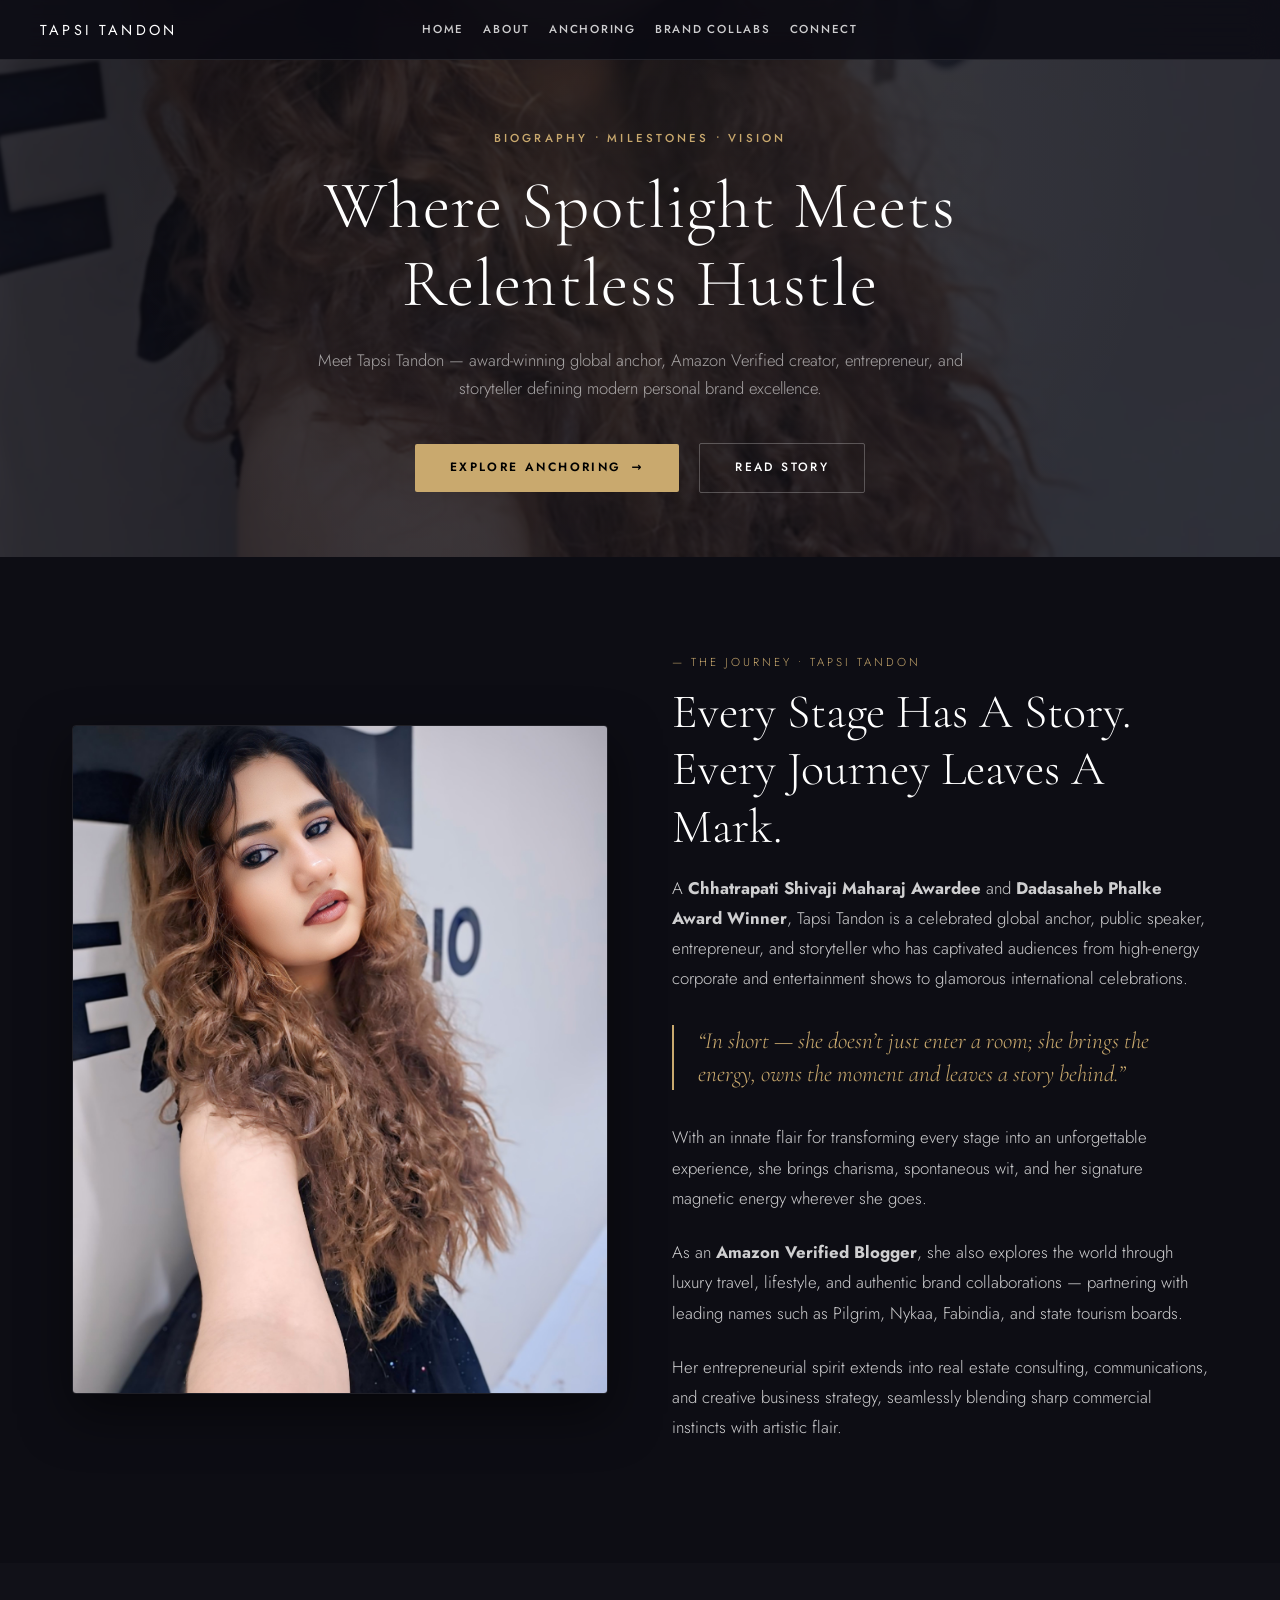
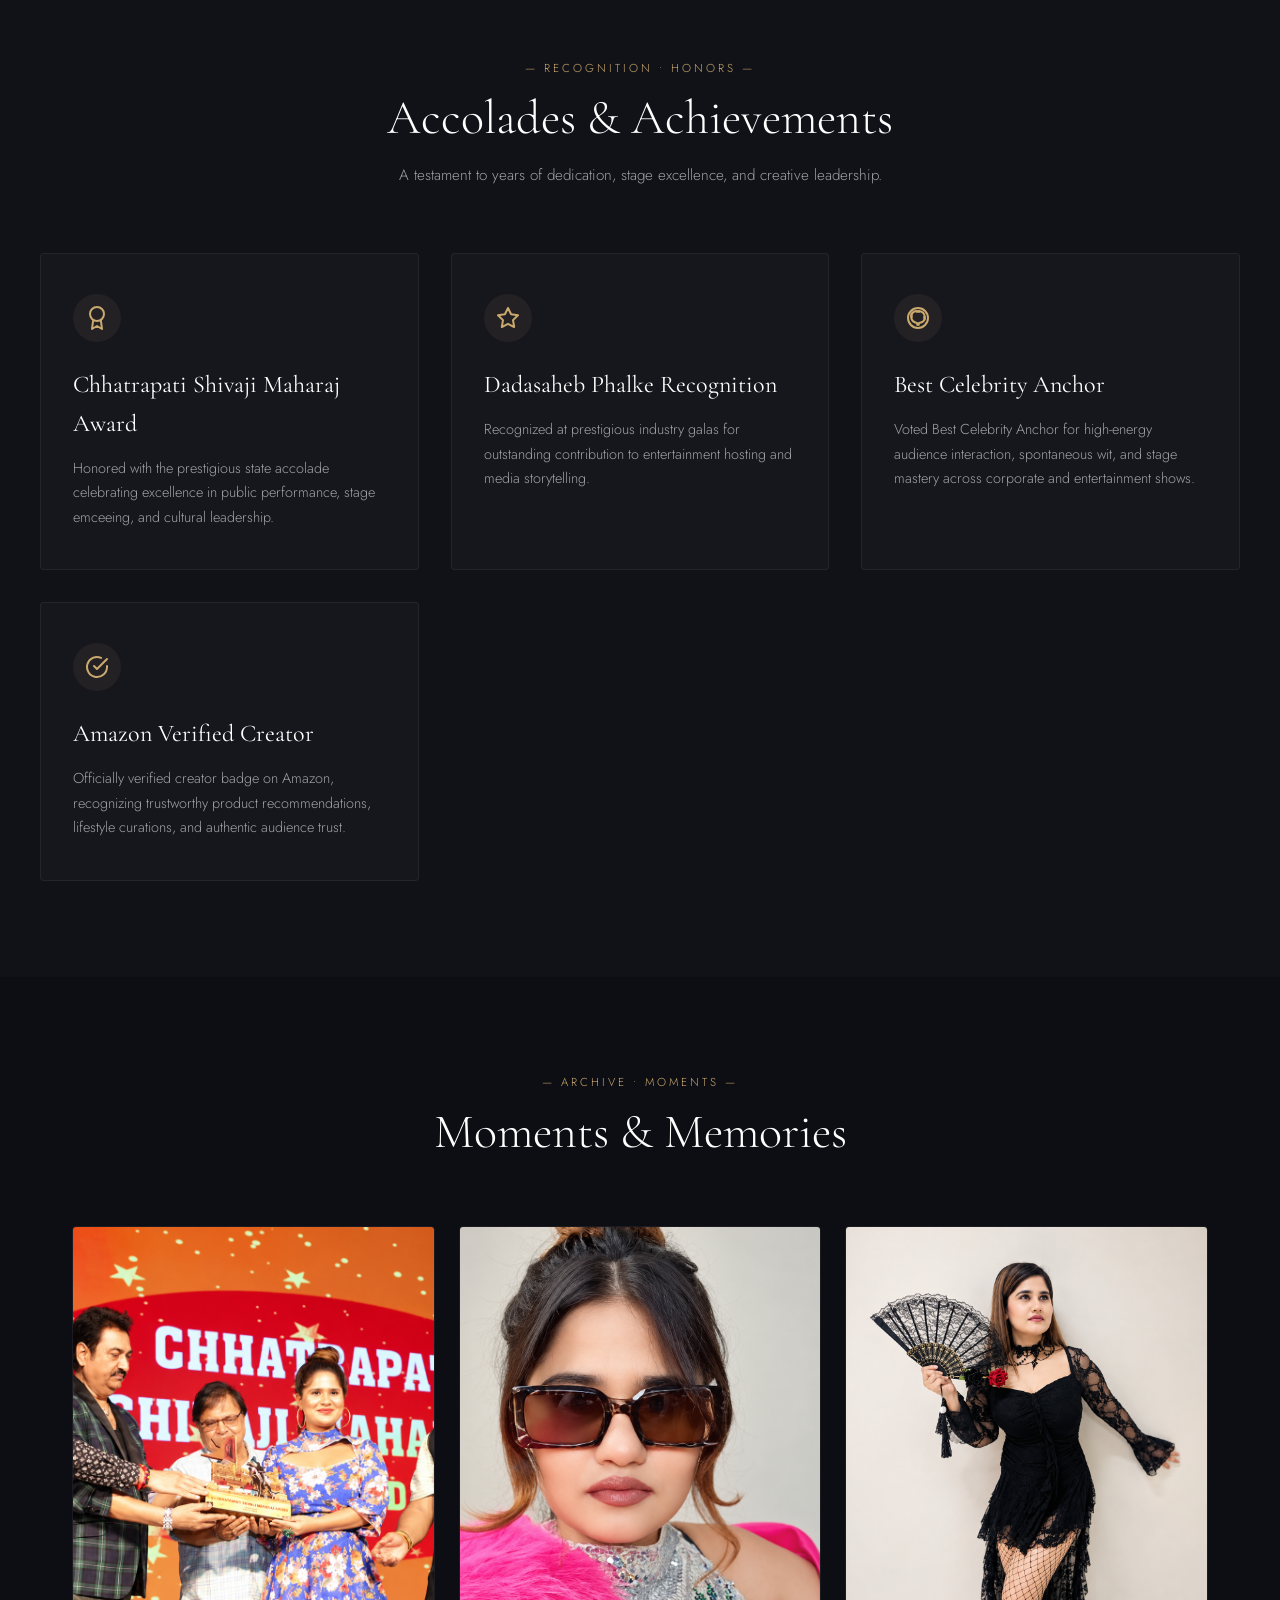
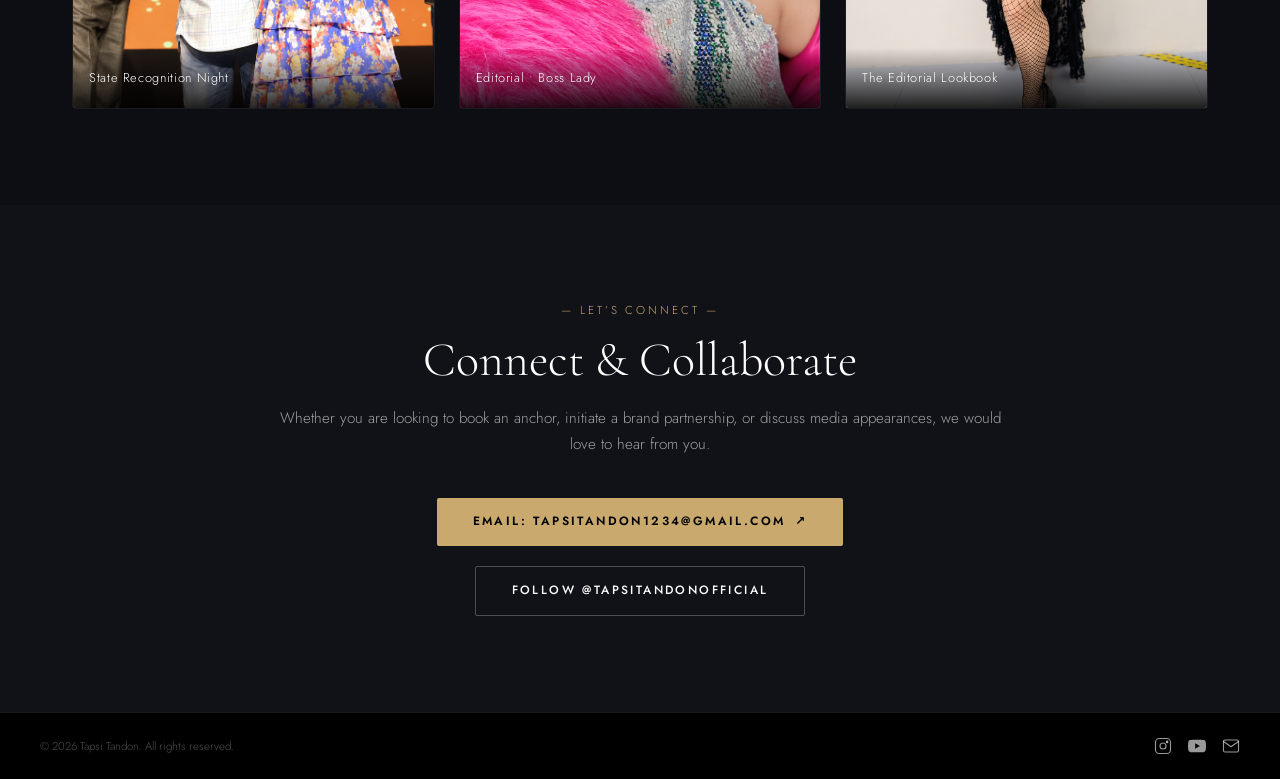
==== about.html @ e114cd0b "feat(seo): add dedicated subpages for anchoring, brand collaborations, and about biography" ====
<!DOCTYPE html>
<html lang="en">
<head>
  <meta charset="UTF-8" />
  <meta name="viewport" content="width=device-width, initial-scale=1.0" />
  <title>About Tapsi Tandon | Anchor, Lifestyle Blogger &amp; Entrepreneur</title>
  <meta name="description" content="Discover the journey of Tapsi Tandon: Chhatrapati Shivaji Awardee, Dadasaheb Phalke recognition, award-winning international anchor, Amazon Verified blogger, and entrepreneur." />
  <meta name="robots" content="index, follow, max-image-preview:large, max-snippet:-1, max-video-preview:-1" />
  <link rel="canonical" href="https://tapsi-tandon-portfolio.vercel.app/about.html" />
  <meta name="theme-color" content="#0d0d0f" />

  <!-- Favicon -->
  <link rel="icon" type="image/svg+xml" href="assets/favicon.svg" />

  <!-- Open Graph / Facebook -->
  <meta property="og:type" content="profile" />
  <meta property="og:site_name" content="Tapsi Tandon" />
  <meta property="og:title" content="About Tapsi Tandon | Anchor, Lifestyle Blogger &amp; Entrepreneur" />
  <meta property="og:description" content="Official biography and milestones of award-winning anchor, lifestyle blogger, and entrepreneur Tapsi Tandon." />
  <meta property="og:url" content="https://tapsi-tandon-portfolio.vercel.app/about.html" />
  <meta property="og:image" content="https://tapsi-tandon-portfolio.vercel.app/assets/thumnail.png" />
  <meta property="og:image:alt" content="Tapsi Tandon official portrait" />
  <meta property="og:locale" content="en_US" />
  <meta property="profile:first_name" content="Tapsi" />
  <meta property="profile:last_name" content="Tandon" />

  <!-- Twitter / X Card -->
  <meta name="twitter:card" content="summary_large_image" />
  <meta name="twitter:title" content="About Tapsi Tandon | Anchor, Lifestyle Blogger &amp; Entrepreneur" />
  <meta name="twitter:description" content="Discover the journey of award-winning anchor and entrepreneur Tapsi Tandon." />
  <meta name="twitter:image" content="https://tapsi-tandon-portfolio.vercel.app/assets/thumnail.png" />

  <!-- Structured Data (JSON-LD) - AboutPage & Person Schema -->
  <script type="application/ld+json">
  {
    "@context": "https://schema.org",
    "@type": "AboutPage",
    "mainEntity": {
      "@type": "Person",
      "name": "Tapsi Tandon",
      "url": "https://tapsi-tandon-portfolio.vercel.app/",
      "image": "https://tapsi-tandon-portfolio.vercel.app/assets/thumnail.png",
      "description": "A Chhatrapati Shivaji Awardee & Dadasaheb Phalke Award Winner, Tapsi Tandon is a global anchor, public speaker, entrepreneur and Amazon Verified blogger.",
      "jobTitle": [
        "Anchor",
        "Lifestyle Blogger",
        "Entrepreneur",
        "Public Speaker"
      ],
      "award": [
        "Chhatrapati Shivaji Maharaj Award",
        "Dadasaheb Phalke Award",
        "Best Celebrity Anchor",
        "Amazon Verified Blogger"
      ],
      "sameAs": [
        "https://www.instagram.com/tapsitandonofficial/",
        "https://www.youtube.com/watch?v=YU4vX3WAC-Q&t=421s"
      ]
    }
  }
  </script>

  <!-- Google Fonts -->
  <link rel="preconnect" href="https://fonts.googleapis.com" />
  <link rel="preconnect" href="https://fonts.gstatic.com" crossorigin />
  <link href="https://fonts.googleapis.com/css2?family=Cormorant+Garamond:ital,wght@0,300;0,400;0,500;0,600;0,700;1,300;1,400;1,600&family=Dancing+Script:wght@400;600;700&family=Jost:wght@200;300;400;500;600&display=swap" rel="stylesheet" />

  <link rel="stylesheet" href="style.css?v=5" />
  <link rel="stylesheet" href="subpage.css" />
</head>
<body>

  <!-- ===================== MOBILE NAVBAR BACKDROP ===================== -->
  <div class="navbar-backdrop" id="navBackdrop" aria-hidden="true"></div>

  <!-- ===================== STICKY NAVBAR ===================== -->
  <header class="navbar" id="navbar">
    <div class="navbar__logo">
      <a href="index.html" aria-label="Tapsi Tandon home">TAPSI TANDON</a>
    </div>
    <nav class="navbar__links" id="navbarLinks" aria-label="Main navigation">
      <a href="index.html" class="navbar__link">HOME</a>
      <a href="about.html" class="navbar__link navbar__link--active">ABOUT</a>
      <a href="anchoring.html" class="navbar__link">ANCHORING</a>
      <a href="brand-collaborations.html" class="navbar__link">BRAND COLLABS</a>
      <a href="index.html#connect" class="navbar__link">CONNECT</a>
    </nav>
    <div class="navbar__actions">
      <button class="navbar__hamburger" id="navOpen" type="button" aria-label="Toggle navigation menu" aria-expanded="false">
        <span></span>
        <span></span>
      </button>
    </div>
  </header>

  <main>

    <!-- ===================== HERO SECTION ===================== -->
    <section class="subpage-hero">
      <div class="subpage-hero__bg" style="background-image: url('assets/series 1 archive phot.jpeg');"></div>
      <div class="subpage-hero__content">
        <span class="subpage-hero__eyebrow">Biography &bull; Milestones &bull; Vision</span>
        <h1 class="subpage-hero__title">Where Spotlight Meets Relentless Hustle</h1>
        <p class="subpage-hero__desc">
          Meet Tapsi Tandon &mdash; award-winning global anchor, Amazon Verified creator, entrepreneur, and storyteller defining modern personal brand excellence.
        </p>
        <div class="subpage-hero__actions">
          <a href="anchoring.html" class="btn-luxury-primary">
            <span>EXPLORE ANCHORING</span>
            <span>&rarr;</span>
          </a>
          <a href="#biography" class="btn-luxury-outline">
            <span>READ STORY</span>
          </a>
        </div>
      </div>
    </section>

    <!-- ===================== THE BIOGRAPHY / STORY ===================== -->
    <section class="subpage-section" id="biography">
      <div class="subpage-story">
        <div class="subpage-story__media">
          <img
            src="assets/series 1 archive phot.jpeg"
            alt="Tapsi Tandon award-winning anchor and entrepreneur editorial portrait"
            loading="lazy"
          />
        </div>
        <div class="subpage-story__body">
          <span class="section-head__eyebrow">&#x2014;&nbsp;THE JOURNEY &bull; TAPSI TANDON</span>
          <h2 class="section-head__title" style="text-align: left;">Every Stage Has A Story. Every Journey Leaves A Mark.</h2>
          <p>
            A <strong>Chhatrapati Shivaji Maharaj Awardee</strong> and <strong>Dadasaheb Phalke Award Winner</strong>, Tapsi Tandon is a celebrated global anchor, public speaker, entrepreneur, and storyteller who has captivated audiences from high-energy corporate and entertainment shows to glamorous international celebrations.
          </p>
          <div class="subpage-story__quote">
            &ldquo;In short &mdash; she doesn’t just enter a room; she brings the energy, owns the moment and leaves a story behind.&rdquo;
          </div>
          <p>
            With an innate flair for transforming every stage into an unforgettable experience, she brings charisma, spontaneous wit, and her signature magnetic energy wherever she goes.
          </p>
          <p>
            As an <strong>Amazon Verified Blogger</strong>, she also explores the world through luxury travel, lifestyle, and authentic brand collaborations &mdash; partnering with leading names such as Pilgrim, Nykaa, Fabindia, and state tourism boards.
          </p>
          <p>
            Her entrepreneurial spirit extends into real estate consulting, communications, and creative business strategy, seamlessly blending sharp commercial instincts with artistic flair.
          </p>
        </div>
      </div>
    </section>

    <!-- ===================== AWARDS & HONORS ===================== -->
    <section class="subpage-section subpage-section--dark">
      <div class="subpage-container">
        <div class="section-head">
          <span class="section-head__eyebrow">&#x2014;&nbsp;RECOGNITION &bull; HONORS&nbsp;&#x2014;</span>
          <h2 class="section-head__title">Accolades &amp; Achievements</h2>
          <p class="section-head__desc">
            A testament to years of dedication, stage excellence, and creative leadership.
          </p>
        </div>

        <div class="subpage-grid">
          <!-- Award 1 -->
          <div class="subpage-card">
            <div class="subpage-card__icon">
              <svg width="24" height="24" viewBox="0 0 24 24" fill="none" stroke="currentColor" stroke-width="2" stroke-linecap="round" stroke-linejoin="round">
                <circle cx="12" cy="8" r="7"></circle>
                <polyline points="8.21 13.89 7 23 12 20 17 23 15.79 13.88"></polyline>
              </svg>
            </div>
            <h3 class="subpage-card__title">Chhatrapati Shivaji Maharaj Award</h3>
            <p class="subpage-card__desc">
              Honored with the prestigious state accolade celebrating excellence in public performance, stage emceeing, and cultural leadership.
            </p>
          </div>

          <!-- Award 2 -->
          <div class="subpage-card">
            <div class="subpage-card__icon">
              <svg width="24" height="24" viewBox="0 0 24 24" fill="none" stroke="currentColor" stroke-width="2" stroke-linecap="round" stroke-linejoin="round">
                <polygon points="12 2 15.09 8.26 22 9.27 17 14.14 18.18 21.02 12 17.77 5.82 21.02 7 14.14 2 9.27 8.91 8.26 12 2"></polygon>
              </svg>
            </div>
            <h3 class="subpage-card__title">Dadasaheb Phalke Recognition</h3>
            <p class="subpage-card__desc">
              Recognized at prestigious industry galas for outstanding contribution to entertainment hosting and media storytelling.
            </p>
          </div>

          <!-- Award 3 -->
          <div class="subpage-card">
            <div class="subpage-card__icon">
              <svg width="24" height="24" viewBox="0 0 24 24" fill="none" stroke="currentColor" stroke-width="2" stroke-linecap="round" stroke-linejoin="round">
                <path d="M12 2a10 10 0 1 0 10 10A10 10 0 0 0 12 2zm1 14.93V18a1 1 0 0 1-2 0v-1.07A7 7 0 0 1 5.07 11H6a1 1 0 0 1 0-2h-.93A7 7 0 0 1 11 5.07V6a1 1 0 0 1 2 0v-.93A7 7 0 0 1 18.93 11H18a1 1 0 0 1 0 2h.93A7 7 0 0 1 13 16.93z"></path>
              </svg>
            </div>
            <h3 class="subpage-card__title">Best Celebrity Anchor</h3>
            <p class="subpage-card__desc">
              Voted Best Celebrity Anchor for high-energy audience interaction, spontaneous wit, and stage mastery across corporate and entertainment shows.
            </p>
          </div>

          <!-- Award 4 -->
          <div class="subpage-card">
            <div class="subpage-card__icon">
              <svg width="24" height="24" viewBox="0 0 24 24" fill="none" stroke="currentColor" stroke-width="2" stroke-linecap="round" stroke-linejoin="round">
                <path d="M22 11.08V12a10 10 0 1 1-5.93-9.14"></path>
                <polyline points="22 4 12 14.01 9 11.01"></polyline>
              </svg>
            </div>
            <h3 class="subpage-card__title">Amazon Verified Creator</h3>
            <p class="subpage-card__desc">
              Officially verified creator badge on Amazon, recognizing trustworthy product recommendations, lifestyle curations, and authentic audience trust.
            </p>
          </div>
        </div>
      </div>
    </section>

    <!-- ===================== VISUAL ARCHIVE ===================== -->
    <section class="subpage-section">
      <div class="section-head">
        <span class="section-head__eyebrow">&#x2014;&nbsp;ARCHIVE &bull; MOMENTS&nbsp;&#x2014;</span>
        <h2 class="section-head__title">Moments &amp; Memories</h2>
      </div>

      <div class="subpage-gallery">
        <div class="subpage-gallery__item">
          <img
            src="assets/chattrapati_award_winner.jpg"
            alt="Tapsi Tandon receiving the Chhatrapati Shivaji Maharaj Award"
            loading="lazy"
          />
          <div class="subpage-gallery__caption">State Recognition Night</div>
        </div>
        <div class="subpage-gallery__item">
          <img
            src="assets/glam.png"
            alt="Tapsi Tandon editorial portrait and personal brand ambassador"
            loading="lazy"
          />
          <div class="subpage-gallery__caption">Editorial &bull; Boss Lady</div>
        </div>
        <div class="subpage-gallery__item">
          <img
            src="assets/series2nd photo.jpeg"
            alt="Tapsi Tandon editorial lookbook and personal styling"
            loading="lazy"
          />
          <div class="subpage-gallery__caption">The Editorial Lookbook</div>
        </div>
      </div>
    </section>

    <!-- ===================== CALL TO ACTION ===================== -->
    <section class="subpage-section subpage-section--dark" style="text-align: center;">
      <div class="subpage-container" style="max-width: 750px;">
        <span class="section-head__eyebrow">&#x2014;&nbsp;LET&rsquo;S CONNECT&nbsp;&#x2014;</span>
        <h2 class="section-head__title">Connect &amp; Collaborate</h2>
        <p class="section-head__desc" style="margin-bottom: 2.5rem;">
          Whether you are looking to book an anchor, initiate a brand partnership, or discuss media appearances, we would love to hear from you.
        </p>
        <div class="subpage-hero__actions">
          <a
            href="https://mail.google.com/mail/?view=cm&fs=1&to=tapsitandon1234@gmail.com"
            target="_blank"
            rel="noopener noreferrer"
            class="btn-luxury-primary"
          >
            <span>EMAIL: tapsitandon1234@gmail.com</span>
            <span>&nearr;</span>
          </a>
          <a
            href="https://www.instagram.com/tapsitandonofficial/"
            target="_blank"
            rel="noopener noreferrer"
            class="btn-luxury-outline"
          >
            <span>FOLLOW @tapsitandonofficial</span>
          </a>
        </div>
      </div>
    </section>

  </main>

  <!-- ===================== FOOTER ===================== -->
  <footer class="footer">
    <div class="footer__bottom">
      <p class="footer__copy">&copy; <span id="footerYear">2026</span> Tapsi Tandon. All rights reserved.</p>
      <div class="footer__social">
        <a href="https://www.instagram.com/tapsitandonofficial/" target="_blank" rel="noopener noreferrer" aria-label="Instagram" class="footer__social-link">
          <svg width="18" height="18" viewBox="0 0 24 24" fill="none" stroke="currentColor" stroke-width="1.5" aria-hidden="true">
            <rect x="2" y="2" width="20" height="20" rx="5" ry="5"/>
            <circle cx="12" cy="12" r="4"/>
            <circle cx="17.5" cy="6.5" r="1" fill="currentColor"/>
          </svg>
        </a>
        <a href="https://www.youtube.com/watch?v=YU4vX3WAC-Q&t=421s" target="_blank" rel="noopener noreferrer" aria-label="YouTube" class="footer__social-link">
          <svg width="18" height="18" viewBox="0 0 24 24" fill="currentColor" aria-hidden="true">
            <path d="M23.498 6.186a3.016 3.016 0 0 0-2.122-2.136C19.505 3.545 12 3.545 12 3.545s-7.505 0-9.377.505A3.017 3.017 0 0 0 .502 6.186C0 8.07 0 12 0 12s0 3.93.502 5.814a3.016 3.016 0 0 0 2.122 2.136c1.871.505 9.376.505 9.376.505s7.505 0 9.377-.505a3.015 3.015 0 0 0 2.122-2.136C24 15.93 24 12 24 12s0-3.93-.502-5.814zM9.545 15.568V8.432L15.818 12l-6.273 3.568z"/>
          </svg>
        </a>
        <a href="https://mail.google.com/mail/?view=cm&fs=1&to=tapsitandon1234@gmail.com" target="_blank" rel="noopener noreferrer" aria-label="Email" class="footer__social-link">
          <svg width="18" height="18" viewBox="0 0 24 24" fill="none" stroke="currentColor" stroke-width="1.5" stroke-linecap="round" stroke-linejoin="round" aria-hidden="true">
            <path d="M4 4h16c1.1 0 2 .9 2 2v12c0 1.1-.9 2-2 2H4c-1.1 0-2-.9-2-2V6c0-1.1.9-2 2-2z"></path>
            <polyline points="22,6 12,13 2,6"></polyline>
          </svg>
        </a>
      </div>
    </div>
  </footer>

  <script src="script.js"></script>
</body>
</html>
---- style.css ----
/* ============================================================
   EMMANUELLE — Fashion Made of Silk
   style.css — Complete stylesheet with all animations
   ============================================================ */

/* ── CSS Custom Properties ───────────────────────────────── */
:root {
  --clr-black:       #000000;
  --clr-dark:        #0d0d14;
  --clr-dark-2:      #111118;
  --clr-dark-3:      #161620;
  --clr-charcoal:    #1a1a24;
  --clr-sage:        #616955;
  --clr-sage-light:  #6d7560;
  --clr-nude:        #c8ac98;
  --clr-nude-light:  #dcc9bc;
  --clr-nude-frame:  #c4a98e;
  --clr-white:       #ffffff;
  --clr-white-80:    rgba(255,255,255,0.80);
  --clr-white-60:    rgba(255,255,255,0.60);
  --clr-white-30:    rgba(255,255,255,0.30);
  --clr-white-10:    rgba(255,255,255,0.10);
  --clr-white-05:    rgba(255,255,255,0.05);
  --clr-gold:        #c9a96e;

  --ff-serif:        'Cormorant Garamond', Georgia, serif;
  --ff-script:       'Dancing Script', cursive;
  --ff-sans:         'Jost', system-ui, sans-serif;

  --nav-h:           60px;
  --ease-out-expo:   cubic-bezier(0.16, 1, 0.3, 1);
  --ease-in-out:     cubic-bezier(0.76, 0, 0.24, 1);
  --transition-fast: 0.25s var(--ease-out-expo);
  --transition-med:  0.5s var(--ease-out-expo);
  --transition-slow: 0.8s var(--ease-out-expo);
}

/* ── Reset & Base ────────────────────────────────────────── */
*, *::before, *::after {
  box-sizing: border-box;
  margin: 0;
  padding: 0;
}

html {
  scroll-behavior: smooth;
  font-size: 16px;
}

body {
  background-color: var(--clr-dark);
  color: var(--clr-white);
  font-family: var(--ff-sans);
  font-weight: 300;
  line-height: 1.6;
  overflow-x: hidden;
  cursor: default;
}

img {
  display: block;
  width: 100%;
  height: 100%;
  object-fit: cover;
}

a {
  color: inherit;
  text-decoration: none;
}

ul { list-style: none; }

button {
  cursor: pointer;
  border: none;
  background: none;
  font-family: inherit;
}

/* ── Scroll Reveal Utilities ─────────────────────────────── */
.reveal-up,
.reveal-left,
.reveal-right {
  opacity: 0;
  transition: opacity 0.9s var(--ease-out-expo), transform 0.9s var(--ease-out-expo);
  transition-delay: var(--delay, 0s);
}

.reveal-up    { transform: translateY(50px); }
.reveal-left  { transform: translateX(-60px); }
.reveal-right { transform: translateX(60px); }

.reveal-up.visible,
.reveal-left.visible,
.reveal-right.visible {
  opacity: 1;
  transform: translate(0, 0);
}

/* ============================================================
   NAVBAR
   ============================================================ */
.navbar {
  position: fixed;
  top: 0;
  left: 0;
  right: 0;
  z-index: 1000;
  height: var(--nav-h);
  display: flex;
  align-items: center;
  justify-content: space-between;
  padding: 0 2.5rem;
  background: rgba(10, 10, 18, 0.85);
  backdrop-filter: blur(14px);
  -webkit-backdrop-filter: blur(14px);
  border-bottom: 1px solid var(--clr-white-10);
  animation: navbarReveal 0.8s var(--ease-out-expo) both;
}

@keyframes navbarReveal {
  from { opacity: 0; transform: translateY(-20px); }
  to   { opacity: 1; transform: translateY(0); }
}

.navbar__logo a {
  font-family: var(--ff-sans);
  font-weight: 400;
  font-size: 0.9rem;
  letter-spacing: 0.22em;
  color: var(--clr-white);
  transition: opacity var(--transition-fast);
}
.navbar__logo a:hover { opacity: 0.7; }

.navbar__links {
  display: flex;
  gap: clamp(0.75rem, 1.5vw, 1.85rem);
  position: absolute;
  left: 50%;
  transform: translateX(-50%);
  align-items: center;
  white-space: nowrap;
}

.navbar__link {
  font-family: var(--ff-sans);
  font-size: 0.72rem;
  font-weight: 500;
  letter-spacing: 0.15em;
  color: var(--clr-white-80);
  position: relative;
  transition: color var(--transition-fast);
}
.navbar__link::after {
  content: '';
  position: absolute;
  bottom: -3px;
  left: 0;
  width: 0;
  height: 1px;
  background: var(--clr-gold);
  transition: width var(--transition-med);
}
.navbar__link:hover { color: var(--clr-white); }
.navbar__link:hover::after { width: 100%; }

.navbar__actions {
  display: flex;
  align-items: center;
}

/* Hamburger button: hidden on desktop, visible on mobile/tablet */
.navbar__hamburger {
  display: none;
  flex-direction: column;
  justify-content: center;
  gap: 5px;
  width: 32px;
  height: 32px;
  padding: 4px;
  background: transparent;
  border: none;
  cursor: pointer;
  transition: opacity var(--transition-fast);
}
.navbar__hamburger:hover { opacity: 0.8; }
.navbar__hamburger span {
  display: block;
  width: 22px;
  height: 1.5px;
  background: var(--clr-white);
  transform-origin: center;
  transition: transform 0.25s ease, opacity 0.25s ease;
}

/* Backdrop for mobile drawer */
.navbar-backdrop {
  position: fixed;
  inset: 0;
  background: rgba(0, 0, 0, 0.65);
  backdrop-filter: blur(4px);
  -webkit-backdrop-filter: blur(4px);
  z-index: 998;
  opacity: 0;
  pointer-events: none;
  transition: opacity 0.35s ease;
}
.navbar-backdrop.is-open {
  opacity: 1;
  pointer-events: auto;
}

/* ============================================================
   HERO SECTION
   ============================================================ */
.hero {
  position: relative;
  height: 180vh; /* Extended track: text stays pinned while image moves */
  background-color: #100c09;
}

.hero__sticky {
  position: sticky;
  top: 0;
  height: 100vh;
  min-height: 600px;
  width: 100%;
  overflow: hidden;
  display: flex;
  align-items: center;
  justify-content: center;
}

/* Hero background - exact fit to viewport: zero left/right crop */
.hero__bg {
  position: absolute;
  inset: 0;
  width: 100%;
  height: 100%;
  background-size: cover;
  background-position: center top;
  background-repeat: no-repeat;
  will-change: background-position, transform;
}

.hero__overlay {
  position: absolute;
  inset: 0;
  background: linear-gradient(
    to bottom,
    rgba(0,0,0,0.25) 0%,
    rgba(5,3,15,0.35) 50%,
    rgba(5,3,15,0.6) 100%
  );
}

/* ============================================================
   HERO CONTENT GRID
   Single unified grid — easily adjust vertical position, text & spacing
   ============================================================ */
.hero__content {
  position: relative;
  z-index: 2;
  display: grid;
  grid-template-columns: 1fr;
  justify-items: center;
  align-items: center;
  row-gap: 0.75rem;
  text-align: center;
  transform: translateY(clamp(140px, 27vh, 205px)); /* Vertical position below neck */
}

/* 1. Tagline (Grid Row 1) */
.hero__label {
  font-family: var(--ff-sans);
  font-size: 0.72rem;
  font-weight: 500;
  letter-spacing: 0.28em;
  color: var(--clr-white-90);
  text-transform: uppercase;
  animation: fadeInUp 0.8s var(--ease-out-expo) 0.8s both;
}

/* 2. Main Title (Grid Row 2) */
.hero__title {
  font-family: var(--ff-serif);
  font-size: clamp(2.2rem, 6.2vw, 5.5rem);
  font-weight: 600;
  letter-spacing: 0.06em;
  line-height: 1.05;
  color: var(--clr-white);
  display: flex;
  flex-direction: row;
  align-items: flex-end;
  justify-content: center;
  flex-wrap: nowrap;
  white-space: nowrap;
  gap: 0;
  text-shadow: 0 4px 24px rgba(0, 0, 0, 0.4);
}

/* Space clip between words */
.hero__clip--space {
  width: 0.36em;
  display: inline-block;
  overflow: visible;
}

/* Clip container — hides letter below the baseline */
.hero__clip {
  display: inline-block;
  overflow: hidden;
  padding-bottom: 0.08em;
  vertical-align: bottom;
  line-height: 1.05;
}

/* The actual letter — starts fully below the clip boundary */
.hero__letter {
  display: inline-block;
  transform: translateY(110%);
}

/* Group 1 — center characters (S, I and T, A): rise first */
.hero__letter--g1 {
  animation: letterRise 0.9s var(--ease-out-expo) 0.18s forwards;
}

/* Group 2 — adjacent characters (P, S and N, D): rise just after */
.hero__letter--g2 {
  animation: letterRise 0.9s var(--ease-out-expo) 0.30s forwards;
}

/* Group 3 — outer edge characters (T, A and O, N): rise last */
.hero__letter--g3 {
  animation: letterRise 0.9s var(--ease-out-expo) 0.42s forwards;
}

@keyframes letterRise {
  0%   { transform: translateY(110%); }
  100% { transform: translateY(0); }
}

/* 3. Call to Action Button (Grid Row 3) */
.hero__btn {
  display: inline-block;
  padding: 0.72rem 2.25rem;
  border: 1px solid var(--clr-white);
  font-family: var(--ff-sans);
  font-size: 0.7rem;
  font-weight: 400;
  letter-spacing: 0.2em;
  color: var(--clr-white);
  /* Button: appears smoothly right after title & label */
  animation: fadeInUp 0.8s var(--ease-out-expo) 1.2s both;
  position: relative;
  overflow: hidden;
  transition: color 0.4s ease;
}
.hero__btn::before {
  content: '';
  position: absolute;
  inset: 0;
  background: var(--clr-white);
  transform: scaleX(0);
  transform-origin: left;
  transition: transform 0.5s var(--ease-in-out);
  z-index: -1;
}
.hero__btn:hover { color: var(--clr-dark); }
.hero__btn:hover::before { transform: scaleX(1); }

/* Scroll indicator */
.hero__scroll-indicator {
  position: absolute;
  bottom: 1.25rem;
  left: 50%;
  transform: translateX(-50%);
  z-index: 2;
  animation: fadeInUp 0.8s var(--ease-out-expo) 2.7s both;
}
.hero__scroll-indicator span {
  display: block;
  width: 1px;
  height: 32px;
  background: linear-gradient(to bottom, transparent, var(--clr-white));
  margin: 0 auto;
  animation: scrollPulse 2s ease-in-out infinite;
}

@keyframes scrollPulse {
  0%, 100% { opacity: 0; transform: scaleY(0.5) translateY(-10px); }
  50%       { opacity: 1; transform: scaleY(1) translateY(0); }
}

@keyframes fadeInUp {
  from { opacity: 0; transform: translateY(30px); }
  to   { opacity: 1; transform: translateY(0); }
}

/* ============================================================
   COLLECTION INTRO
   ============================================================ */
.collection-intro {
  position: relative;
  background: var(--clr-dark-2);
  padding: 6rem 0 5rem;
  overflow: hidden;
}

.collection-intro__vertical-text {
  position: absolute;
  right: 2.5rem;
  top: 50%;
  transform: translateY(-50%);
  font-family: var(--ff-script);
  font-size: clamp(2.5rem, 4.5vw, 3.8rem);
  color: var(--clr-nude-light);
  opacity: 0.55;
  white-space: nowrap;
  pointer-events: none;
  letter-spacing: 0.05em;
  writing-mode: vertical-rl;
  text-orientation: mixed;
}

.collection-intro__grid {
  display: grid;
  grid-template-columns: 1fr 1fr 1fr;
  align-items: center;
  max-width: 1300px;
  margin: 0 auto;
  padding: 0 2rem;
  gap: 0;
}

/* Photo frame component */
.photo-frame {
  position: relative;
  display: inline-block;
}
.photo-frame img {
  display: block;
  width: 100%;
  height: 520px;
  object-fit: cover;
  filter: brightness(0.92);
  transition: filter var(--transition-slow), transform var(--transition-slow);
}
.photo-frame:hover img {
  filter: brightness(1);
}

.photo-frame::before {
  content: '';
  position: absolute;
  inset: -12px;
  border: 1px solid var(--clr-nude-frame);
  pointer-events: none;
  z-index: 1;
  transition: inset var(--transition-med);
}
.photo-frame:hover::before { inset: -8px; }

.photo-frame__caption {
  position: absolute;
  bottom: -2.5rem;
  left: 50%;
  transform: translateX(-50%);
  font-family: var(--ff-script);
  font-size: 1.5rem;
  color: var(--clr-nude-light);
  white-space: nowrap;
}

/* Left photo positioning */
.collection-intro__photo--left {
  position: relative;
  z-index: 2;
  padding: 0 1rem 3rem 0;
}

/* Center card */
.collection-intro__card {
  background: var(--clr-sage);
  padding: 3.5rem 3rem;
  position: relative;
  z-index: 1;
  min-height: 500px;
  display: flex;
  flex-direction: column;
  justify-content: center;
}

.collection-intro__text {
  font-family: var(--ff-sans);
  font-size: 0.9rem;
  font-weight: 300;
  color: var(--clr-white-80);
  line-height: 1.7;
  margin-bottom: 0.75rem;
}

.collection-intro__link {
  display: inline-flex;
  align-items: center;
  gap: 0.75rem;
  font-family: var(--ff-sans);
  font-size: 0.75rem;
  font-weight: 600;
  letter-spacing: 0.15em;
  color: var(--clr-white);
  margin-top: 1.5rem;
  transition: gap var(--transition-fast);
}
.collection-intro__link:hover { gap: 1.25rem; }

.collection-intro__season {
  font-family: var(--ff-sans);
  font-size: 0.78rem;
  color: var(--clr-white-60);
  margin-top: 0.5rem;
  letter-spacing: 0.05em;
}

/* Right photo */
.collection-intro__photo--right {
  position: relative;
  z-index: 2;
  padding: 4rem 0 0 1rem;
}
.collection-intro__photo--right .photo-frame img { height: 420px; }

/* ============================================================
   SHOP BY CATEGORY
   ============================================================ */
.categories {
  background: var(--clr-dark);
  padding: 6rem 2.5rem;
  max-width: 100%;
}

.categories__header {
  text-align: center;
  margin-bottom: 3.5rem;
}

.categories__title {
  font-family: var(--ff-serif);
  font-size: clamp(2rem, 4vw, 3rem);
  font-weight: 400;
  letter-spacing: 0.02em;
  color: var(--clr-white);
}

.categories__grid {
  display: grid;
  grid-template-columns: repeat(4, 1fr);
  gap: 1rem;
  max-width: 1400px;
  margin: 0 auto;
}

.category-card {
  display: block;
  overflow: hidden;
  cursor: pointer;
  text-decoration: none;
}

.category-card__img-wrap {
  overflow: hidden;
  aspect-ratio: 3/4;
  position: relative;
}
.category-card__img-wrap img {
  width: 100%;
  height: 100%;
  object-fit: cover;
  transition: transform 0.8s var(--ease-out-expo), filter 0.5s ease;
  filter: brightness(0.85);
}
.category-card:hover .category-card__img-wrap img {
  transform: scale(1.06);
  filter: brightness(1);
}

.category-card__label {
  font-family: var(--ff-sans);
  font-size: 0.72rem;
  font-weight: 400;
  letter-spacing: 0.18em;
  color: var(--clr-white);
  margin-top: 1rem;
  transition: color var(--transition-fast);
}
.category-card:hover .category-card__label { color: var(--clr-nude-light); }

/* ============================================================
   IN THE PRESS
   ============================================================ */
/* ============================================================
   BRAND COLLABORATIONS & PARTNERS
   ============================================================ */
.press {
  background: var(--clr-charcoal);
  padding: 6.5rem 2.5rem;
  text-align: center;
  position: relative;
}

.press__header {
  max-width: 800px;
  margin: 0 auto 2.25rem;
}

.press__eyebrow {
  display: block;
  font-family: var(--ff-sans);
  font-size: 0.72rem;
  letter-spacing: 0.28em;
  color: var(--clr-gold);
  text-transform: uppercase;
  margin-bottom: 0.85rem;
}

.press__title {
  font-family: var(--ff-serif);
  font-size: clamp(2rem, 3.8vw, 2.85rem);
  font-weight: 400;
  letter-spacing: 0.02em;
  color: var(--clr-white);
  margin-bottom: 0;
}

/* Subtle, Muted Editorial Brand Strip (Introduction) */
.brand-strip {
  display: flex;
  flex-direction: column;
  align-items: center;
  gap: 1.1rem;
  max-width: 980px;
  margin: 0 auto 5rem;
  padding: 1.6rem 2rem;
  background: rgba(255, 255, 255, 0.02);
  border-top: 1px solid rgba(255, 255, 255, 0.06);
  border-bottom: 1px solid rgba(255, 255, 255, 0.06);
  border-radius: 4px;
}

.brand-strip__row {
  display: flex;
  align-items: center;
  justify-content: center;
  flex-wrap: wrap;
  gap: 1.35rem 2.2rem;
}

.brand-strip__item {
  font-family: var(--ff-sans);
  font-size: 0.78rem;
  font-weight: 500;
  letter-spacing: 0.22em;
  color: rgba(255, 255, 255, 0.42);
  text-transform: uppercase;
  transition: color var(--transition-fast), transform var(--transition-fast);
  cursor: default;
}

.brand-strip__item:hover {
  color: var(--clr-gold);
  transform: translateY(-1px);
}

.brand-strip__dot {
  color: rgba(255, 255, 255, 0.18);
  font-size: 0.65rem;
  user-select: none;
}

/* Collaboration Features Section */
.collab-features {
  max-width: 1240px;
  margin: 0 auto;
}

.collab-features__header {
  text-align: center;
  margin-bottom: 2.75rem;
}

.collab-features__eyebrow {
  display: block;
  font-family: var(--ff-sans);
  font-size: 0.68rem;
  letter-spacing: 0.24em;
  color: var(--clr-gold);
  text-transform: uppercase;
  margin-bottom: 0.5rem;
  opacity: 0.9;
}

.collab-features__title {
  font-family: var(--ff-serif);
  font-size: clamp(1.6rem, 2.8vw, 2.2rem);
  font-weight: 400;
  letter-spacing: 0.02em;
  color: var(--clr-white);
  margin: 0;
}

/* 4-Item Luxury Grid */
.collab-gallery {
  display: grid;
  grid-template-columns: repeat(4, 1fr);
  gap: 1.5rem;
  text-align: left;
}

.collab-card {
  background: #141416;
  border-radius: 8px;
  overflow: hidden;
  border: 1px solid rgba(255, 255, 255, 0.07);
  box-shadow: 0 12px 32px rgba(0, 0, 0, 0.35);
  transition: transform 0.45s var(--ease-out-expo), border-color 0.4s ease, box-shadow 0.45s ease;
  display: flex;
  flex-direction: column;
}

.collab-card:hover {
  transform: translateY(-6px);
  border-color: rgba(201, 168, 124, 0.4);
  box-shadow: 0 20px 45px rgba(0, 0, 0, 0.55), 0 0 25px rgba(201, 168, 124, 0.12);
}

.collab-card__media {
  position: relative;
  width: 100%;
  aspect-ratio: 3 / 4;
  overflow: hidden;
  background: #0d0d0f;
}

.collab-card__img {
  width: 100%;
  height: 100%;
  object-fit: cover;
  display: block;
  transition: transform 0.7s var(--ease-out-expo), filter 0.5s ease;
  filter: brightness(0.94) contrast(1.02);
}

.collab-card--pilgrim .collab-card__img {
  object-position: center 20%;
}

.collab-card--shunya .collab-card__img {
  object-position: center 20%;
}

.collab-card--accessories .collab-card__img {
  object-position: center 25%;
}

.collab-card--lifestyle .collab-card__img {
  object-position: center 15%;
}

.collab-card:hover .collab-card__img {
  transform: scale(1.05);
  filter: brightness(1);
}

.collab-card__badge {
  position: absolute;
  top: 1rem;
  left: 1rem;
  background: rgba(14, 13, 12, 0.78);
  backdrop-filter: blur(12px);
  -webkit-backdrop-filter: blur(12px);
  border: 1px solid rgba(255, 255, 255, 0.14);
  color: var(--clr-gold);
  font-family: var(--ff-sans);
  font-size: 0.62rem;
  font-weight: 600;
  letter-spacing: 0.18em;
  text-transform: uppercase;
  padding: 0.35rem 0.75rem;
  border-radius: 4px;
  pointer-events: none;
}

.collab-card__info {
  padding: 1.25rem 1.25rem 1.4rem;
  display: flex;
  flex-direction: column;
  gap: 0.35rem;
  background: #141416;
  flex-grow: 1;
}

.collab-card__category {
  font-family: var(--ff-sans);
  font-size: 0.64rem;
  font-weight: 500;
  letter-spacing: 0.16em;
  color: var(--clr-gold);
  text-transform: uppercase;
}

.collab-card__name {
  font-family: var(--ff-serif);
  font-size: 1.15rem;
  font-weight: 400;
  letter-spacing: 0.01em;
  color: var(--clr-white);
  line-height: 1.35;
  margin: 0;
}

.collab-card__desc {
  font-family: var(--ff-sans);
  font-size: 0.78rem;
  font-weight: 300;
  color: var(--clr-white-60);
  line-height: 1.55;
  margin: 0.25rem 0 0;
}

@media (max-width: 1024px) {
  .collab-gallery {
    grid-template-columns: repeat(2, 1fr);
    gap: 1.25rem;
  }
}

@media (max-width: 640px) {
  .press { padding: 4.5rem 1.25rem; }
  .brand-strip { padding: 1.25rem 1rem; gap: 0.85rem; margin-bottom: 3.5rem; }
  .brand-strip__row { gap: 0.85rem 1.25rem; }
  .brand-strip__item { font-size: 0.72rem; letter-spacing: 0.16em; }
  .brand-strip__dot { display: none; }
  .collab-gallery {
    grid-template-columns: repeat(2, 1fr);
    gap: 0.85rem;
  }
  .collab-card__info { padding: 1rem 0.85rem; }
  .collab-card__name { font-size: 1rem; }
  .collab-card__desc { display: none; }
}

@media (max-width: 480px) {
  .collab-gallery {
    grid-template-columns: 1fr;
    max-width: 360px;
    margin: 0 auto;
  }
  .collab-card__desc { display: block; }
}

/* ============================================================
   WORKS SHOWCASE (MATCHING REFERENCE PATTERN)
   ============================================================ */
.works-showcase {
  background: var(--clr-black);
  padding: 7.5rem 0 0;
  overflow: hidden;
  scroll-margin-top: 90px;
}

.works-showcase__layout {
  display: grid;
  grid-template-columns: 1fr 1.35fr;
  align-items: center;
  max-width: 1240px;
  margin: 0 auto;
  padding: 0 2.5rem 5rem;
  gap: 4.5rem;
}

.works-showcase__text {
  text-align: left;
}

.works-showcase__eyebrow {
  display: block;
  font-family: var(--ff-sans);
  font-size: 0.72rem;
  letter-spacing: 0.28em;
  color: var(--clr-gold);
  text-transform: uppercase;
  margin-bottom: 1.25rem;
}

.works-showcase__title {
  font-family: var(--ff-serif);
  font-size: clamp(2.4rem, 4.2vw, 3.8rem);
  font-weight: 300;
  line-height: 1.15;
  letter-spacing: -0.01em;
  color: var(--clr-white);
  margin-bottom: 1.5rem;
}

.works-showcase__body {
  font-family: var(--ff-sans);
  font-size: 0.95rem;
  font-weight: 300;
  line-height: 1.8;
  color: var(--clr-white-80);
  margin-bottom: 2.25rem;
  max-width: 420px;
}

.works-showcase__cta {
  display: inline-block;
  font-family: var(--ff-sans);
  font-size: 0.74rem;
  font-weight: 500;
  letter-spacing: 0.22em;
  color: var(--clr-white);
  border-bottom: 1px solid var(--clr-white-30);
  padding-bottom: 0.35rem;
  transition: border-color var(--transition-fast), color var(--transition-fast), transform var(--transition-fast);
}
.works-showcase__cta:hover {
  border-color: var(--clr-gold);
  color: var(--clr-gold);
  transform: translateX(4px);
}

/* 2x2 Grid of Luxury Cards - Symmetrical, Clean, No Overlap */
.works-showcase__grid {
  display: grid;
  grid-template-columns: repeat(2, 1fr);
  gap: 1.25rem;
  width: 100%;
}

.showcase-card {
  background: var(--clr-nude);
  border-radius: 6px;
  overflow: hidden;
  box-shadow: 0 16px 45px rgba(0, 0, 0, 0.55);
  transition: transform 0.4s cubic-bezier(0.16, 1, 0.3, 1), box-shadow 0.4s ease;
  display: flex;
  flex-direction: column;
}

.showcase-card:hover {
  transform: translateY(-6px);
  box-shadow: 0 24px 60px rgba(0, 0, 0, 0.75), 0 0 0 1px rgba(201, 169, 110, 0.3);
}

.showcase-card__img-wrap {
  width: 100%;
  aspect-ratio: 1 / 1;
  overflow: hidden;
  background: #121215;
  display: flex;
  align-items: center;
  justify-content: center;
}

.showcase-card__img-wrap img {
  width: 100%;
  height: 100%;
  object-fit: cover;
  display: block;
  transition: transform 0.6s var(--ease-out-expo);
}

/* For Chhatrapati Shivaji Award (full uncropped stage award) */
.showcase-card__img-wrap--contain img {
  object-fit: contain;
  background: #0d0d10;
}

.showcase-card:hover .showcase-card__img-wrap img {
  transform: scale(1.05);
}

.showcase-card__info {
  padding: 0.85rem 1rem;
  background: #c4a98e;
  min-height: 52px;
  display: flex;
  align-items: center;
  justify-content: center;
  text-align: center;
}

.showcase-card__name {
  font-family: var(--ff-sans);
  font-size: clamp(0.72rem, 0.95vw, 0.82rem);
  letter-spacing: 0.14em;
  color: var(--clr-dark);
  font-weight: 700;
  line-height: 1.35;
  margin: 0;
  width: 100%;
}

/* Feature strip */
.features-strip {
  display: grid;
  grid-template-columns: repeat(3, 1fr);
  border-top: 1px solid var(--clr-white-10);
  background: var(--clr-dark-2);
}

.feature {
  padding: 3.5rem 2.5rem;
  text-align: center;
  border-right: 1px solid var(--clr-white-10);
  display: flex;
  flex-direction: column;
  align-items: center;
  justify-content: flex-start;
  transition: background var(--transition-med);
}
.feature:last-child { border-right: none; }
.feature:hover {
  background: rgba(255, 255, 255, 0.02);
}

.feature__num {
  font-family: var(--ff-serif);
  font-size: 2rem;
  font-weight: 300;
  letter-spacing: 0.06em;
  color: #c4a98e;
  margin-bottom: 0.8rem;
  line-height: 1;
}

.feature__title {
  font-family: var(--ff-sans);
  font-size: 0.88rem;
  font-weight: 700;
  letter-spacing: 0.14em;
  color: var(--clr-white);
  margin-bottom: 0.8rem;
  line-height: 1.35;
}

.feature__desc {
  font-family: var(--ff-sans);
  font-size: 0.82rem;
  color: var(--clr-white-60);
  line-height: 1.65;
  margin-bottom: 1.5rem;
  max-width: 320px;
}

.feature__pill {
  display: inline-block;
  font-family: var(--ff-sans);
  font-size: 0.65rem;
  font-weight: 600;
  letter-spacing: 0.18em;
  color: var(--clr-white-80);
  padding: 0.35rem 0.9rem;
  border: 1px solid rgba(255, 255, 255, 0.18);
  border-radius: 999px;
  margin-top: auto;
  transition: all var(--transition-fast);
}
.feature:hover .feature__pill {
  border-color: #c4a98e;
  color: #c4a98e;
}

/* ============================================================
   NEWSLETTER / LET'S CONNECT
   ============================================================ */
.newsletter {
  position: relative;
  min-height: 540px;
  display: flex;
  align-items: center;
  overflow: hidden;
}

.newsletter__bg {
  position: absolute;
  inset: 0;
  background-size: cover;
  background-position: 65% center;
  background-repeat: no-repeat;
  filter: brightness(0.92) contrast(1.03);
}

.newsletter__overlay {
  position: absolute;
  inset: 0;
  background: linear-gradient(
    to right,
    rgba(12, 11, 10, 0.88) 0%,
    rgba(12, 11, 10, 0.58) 40%,
    rgba(12, 11, 10, 0.16) 72%,
    rgba(12, 11, 10, 0.02) 100%
  );
}

.newsletter__content {
  position: relative;
  z-index: 2;
  padding: 4rem 3rem 4rem 5rem;
  max-width: 600px;
}

.newsletter__title {
  font-family: var(--ff-serif);
  font-size: clamp(2.4rem, 5.5vw, 4rem);
  font-weight: 400;
  line-height: 1.1;
  color: var(--clr-white);
  margin-bottom: 1rem;
  letter-spacing: 0.02em;
}

.connect__subtitle {
  font-family: var(--ff-sans);
  font-size: clamp(1rem, 2vw, 1.2rem);
  font-weight: 300;
  color: var(--clr-white-80);
  margin-bottom: 2.5rem;
  line-height: 1.6;
  max-width: 460px;
}

.connect__links {
  display: flex;
  align-items: center;
  gap: 1.25rem;
  flex-wrap: wrap;
}

.connect__link-btn {
  display: inline-flex;
  align-items: center;
  gap: 0.65rem;
  padding: 1rem 1.85rem;
  font-family: var(--ff-sans);
  font-size: 0.82rem;
  font-weight: 600;
  letter-spacing: 0.14em;
  text-transform: uppercase;
  text-decoration: none;
  transition: all var(--transition-fast);
  cursor: pointer;
}

.connect__link-btn--phone {
  background: rgba(201, 168, 124, 0.15);
  color: var(--clr-gold);
  border: 1px solid var(--clr-gold);
}
.connect__link-btn--phone:hover {
  background: var(--clr-gold);
  color: var(--clr-dark);
  transform: translateY(-2px);
}

.connect__link-btn--instagram {
  background: var(--clr-white);
  color: var(--clr-dark);
  border: 1px solid var(--clr-white);
}
.connect__link-btn--instagram:hover {
  background: transparent;
  color: var(--clr-white);
  transform: translateY(-2px);
}

.connect__link-btn--email {
  background: transparent;
  color: var(--clr-white);
  border: 1px solid rgba(255, 255, 255, 0.45);
}
.connect__link-btn--email:hover {
  background: var(--clr-white);
  color: var(--clr-dark);
  border-color: var(--clr-white);
  transform: translateY(-2px);
}

.connect__arrow {
  font-size: 1.15rem;
  line-height: 1;
  transition: transform var(--transition-fast);
}
.connect__link-btn:hover .connect__arrow {
  transform: translate(2px, -2px);
}

.connect__direct-email {
  margin-top: 1.6rem;
  font-family: var(--ff-sans);
  font-size: 0.85rem;
  color: var(--clr-white-60);
  letter-spacing: 0.04em;
}
.connect__direct-email a {
  color: var(--clr-white);
  text-decoration: underline;
  text-underline-offset: 3px;
  transition: color var(--transition-fast);
}
.connect__direct-email a:hover {
  color: #c4a98e;
}

/* ============================================================
   BEYOND THE SPOTLIGHT — CINEMATIC STORY & LUXURY VIDEO PLAYER
   ============================================================ */
.story-spotlight {
  background: linear-gradient(180deg, #09090f 0%, #0d0d16 50%, #09090f 100%);
  padding: 8rem 2.5rem;
  position: relative;
  overflow: hidden;
  border-top: 1px solid rgba(255, 255, 255, 0.05);
  border-bottom: 1px solid rgba(255, 255, 255, 0.05);
}

.story-spotlight::before {
  content: '';
  position: absolute;
  top: 30%;
  right: 5%;
  width: 520px;
  height: 520px;
  background: radial-gradient(circle, rgba(196, 169, 142, 0.08) 0%, rgba(201, 169, 110, 0.02) 45%, transparent 70%);
  pointer-events: none;
  z-index: 1;
}

.story-spotlight__container {
  display: grid;
  grid-template-columns: 1fr 1.25fr;
  align-items: center;
  gap: 5rem;
  max-width: 1280px;
  margin: 0 auto;
  position: relative;
  z-index: 2;
}

/* Text Content Column */
.story-spotlight__content {
  display: flex;
  flex-direction: column;
}

.story-spotlight__eyebrow {
  font-family: var(--ff-sans);
  font-size: 0.72rem;
  font-weight: 500;
  letter-spacing: 0.28em;
  color: var(--clr-gold);
  text-transform: uppercase;
  margin-bottom: 1.25rem;
}

.story-spotlight__title {
  font-family: var(--ff-serif);
  font-size: clamp(2.4rem, 4vw, 3.6rem);
  font-weight: 400;
  line-height: 1.12;
  letter-spacing: -0.01em;
  color: var(--clr-white);
  margin-bottom: 2rem;
}

.story-spotlight__quote {
  border-left: 2px solid var(--clr-gold);
  padding-left: 1.5rem;
  margin-bottom: 1.75rem;
  font-family: var(--ff-serif);
  font-size: clamp(1.2rem, 1.8vw, 1.45rem);
  font-style: italic;
  font-weight: 300;
  line-height: 1.55;
  color: rgba(255, 255, 255, 0.95);
}

.story-spotlight__quote p + p {
  margin-top: 0.25rem;
}

.story-spotlight__desc {
  font-family: var(--ff-sans);
  font-size: 0.95rem;
  font-weight: 300;
  line-height: 1.85;
  color: var(--clr-white-80);
  margin-bottom: 2.25rem;
  max-width: 480px;
}

.story-spotlight__actions {
  display: flex;
  align-items: center;
  gap: 1.5rem;
}

.story-spotlight__cta {
  display: inline-flex;
  flex-direction: column;
  background: transparent;
  border: none;
  cursor: pointer;
  padding: 0.4rem 0;
  position: relative;
  text-align: left;
}

.story-spotlight__cta-text {
  font-family: var(--ff-sans);
  font-size: 0.76rem;
  font-weight: 600;
  letter-spacing: 0.24em;
  text-transform: uppercase;
  color: var(--clr-white);
  transition: color var(--transition-fast), transform var(--transition-fast);
}

.story-spotlight__cta-bar {
  display: block;
  width: 100%;
  height: 1.5px;
  margin-top: 0.5rem;
  background: linear-gradient(90deg, var(--clr-gold), rgba(201, 169, 110, 0.3));
  transform-origin: left;
  transition: transform var(--transition-fast), background var(--transition-fast);
}

.story-spotlight__cta:hover .story-spotlight__cta-text {
  color: var(--clr-gold);
  transform: translateX(4px);
}

.story-spotlight__cta:hover .story-spotlight__cta-bar {
  transform: scaleX(1.05);
  background: var(--clr-white);
}

.story-spotlight__tags {
  display: flex;
  flex-wrap: wrap;
  align-items: center;
  gap: 0.5rem 0.65rem;
  margin-top: 2.5rem;
  padding-top: 1.5rem;
  border-top: 1px solid rgba(255, 255, 255, 0.08);
  font-family: var(--ff-sans);
  font-size: 0.68rem;
  letter-spacing: 0.16em;
  text-transform: uppercase;
  color: var(--clr-white-30);
}

.story-tag {
  transition: color var(--transition-fast);
}

.story-spotlight__tags .story-tag:not(:nth-child(2n)) {
  color: var(--clr-white-60);
}

.story-spotlight__tags .story-tag:not(:nth-child(2n)):hover {
  color: var(--clr-gold);
}

/* Media Column */
.story-spotlight__media {
  position: relative;
  width: 100%;
}

/* Luxury Video Player Container */
.luxury-player {
  position: relative;
  width: 100%;
  aspect-ratio: 16 / 9;
  background: #000000;
  border-radius: 8px;
  overflow: hidden;
  box-shadow:
    0 25px 70px rgba(0, 0, 0, 0.8),
    0 0 0 1px rgba(196, 169, 142, 0.22);
  outline: none;
  cursor: pointer;
  user-select: none;
  -webkit-user-select: none;
  transition: box-shadow var(--transition-med);
}

.luxury-player:focus-visible {
  box-shadow:
    0 25px 70px rgba(0, 0, 0, 0.8),
    0 0 0 2px var(--clr-gold);
}

.luxury-player__video {
  width: 100%;
  height: 100%;
  display: block;
  object-fit: cover;
  background: #000;
}

/* Ambient glow rim inside player */
.luxury-player__glow {
  position: absolute;
  inset: 0;
  pointer-events: none;
  border-radius: 8px;
  box-shadow: inset 0 0 30px rgba(0, 0, 0, 0.5);
  z-index: 2;
}

/* Big Center Play / Pause Button */
.luxury-player__center-btn {
  position: absolute;
  top: 50%;
  left: 50%;
  transform: translate(-50%, -50%);
  width: 74px;
  height: 74px;
  border-radius: 50%;
  background: rgba(13, 13, 20, 0.65);
  backdrop-filter: blur(10px);
  -webkit-backdrop-filter: blur(10px);
  border: 1.5px solid rgba(201, 169, 110, 0.6);
  color: var(--clr-white);
  display: flex;
  align-items: center;
  justify-content: center;
  cursor: pointer;
  z-index: 4;
  box-shadow:
    0 12px 35px rgba(0, 0, 0, 0.6),
    0 0 25px rgba(201, 169, 110, 0.25);
  transition:
    transform 0.3s var(--ease-out-expo),
    background 0.3s ease,
    border-color 0.3s ease,
    color 0.3s ease,
    opacity 0.3s ease;
}

.luxury-player__center-btn:hover {
  transform: translate(-50%, -50%) scale(1.1);
  background: var(--clr-gold);
  border-color: #ffffff;
  color: #0d0d14;
  box-shadow:
    0 16px 40px rgba(0, 0, 0, 0.7),
    0 0 35px rgba(201, 169, 110, 0.45);
}

.luxury-player__center-icon--pause {
  display: none;
}

/* Center button states based on video playback:
   When paused: elegantly visible in center.
   When playing: completely hidden so video is 100% unobstructed. */
.luxury-player.is-playing .luxury-player__center-btn {
  opacity: 0 !important;
  pointer-events: none !important;
  visibility: hidden;
  transform: translate(-50%, -50%) scale(0.8);
}

.luxury-player.is-playing .luxury-player__center-icon--play {
  display: none;
}

.luxury-player.is-playing .luxury-player__center-icon--pause {
  display: block;
}

/* Bottom Custom Controls Bar */
.luxury-player__controls {
  position: absolute;
  bottom: 0;
  left: 0;
  right: 0;
  padding: 2rem 1.25rem 0.9rem;
  background: linear-gradient(180deg, transparent 0%, rgba(9, 9, 14, 0.6) 28%, rgba(9, 9, 14, 0.95) 100%);
  z-index: 5;
  transition: opacity 0.35s ease, transform 0.35s ease;
}

/* Auto-hide controls during active playback when idle */
.luxury-player.is-playing.controls-hidden .luxury-player__controls {
  opacity: 0;
  pointer-events: none;
  transform: translateY(8px);
}

/* Progress Scrubber */
.luxury-player__progress-wrap {
  position: relative;
  width: 100%;
  height: 5px;
  background: rgba(255, 255, 255, 0.18);
  border-radius: 4px;
  cursor: pointer;
  margin-bottom: 0.85rem;
  transition: height 0.18s ease;
  touch-action: none;
}

.luxury-player__progress-wrap:hover,
.luxury-player__progress-wrap.is-scrubbing {
  height: 8px;
}

.luxury-player__progress-buffered {
  position: absolute;
  top: 0;
  left: 0;
  height: 100%;
  width: 0%;
  background: rgba(255, 255, 255, 0.32);
  border-radius: 4px;
  pointer-events: none;
}

.luxury-player__progress-bar {
  position: absolute;
  top: 0;
  left: 0;
  height: 100%;
  width: 0%;
  background: linear-gradient(90deg, #c4a98e, var(--clr-gold));
  border-radius: 4px;
  pointer-events: none;
}

.luxury-player__progress-handle {
  position: absolute;
  right: -5px;
  top: 50%;
  transform: translateY(-50%) scale(0);
  width: 12px;
  height: 12px;
  border-radius: 50%;
  background: #ffffff;
  border: 1.5px solid var(--clr-gold);
  box-shadow: 0 0 10px rgba(0, 0, 0, 0.6);
  transition: transform 0.15s ease;
}

.luxury-player__progress-wrap:hover .luxury-player__progress-handle,
.luxury-player__progress-wrap.is-scrubbing .luxury-player__progress-handle {
  transform: translateY(-50%) scale(1);
}

/* Controls Bottom Row */
.luxury-player__controls-row {
  display: flex;
  align-items: center;
  justify-content: space-between;
}

.luxury-player__controls-left,
.luxury-player__controls-right {
  display: flex;
  align-items: center;
  gap: 0.75rem;
}

.luxury-player__btn {
  background: transparent;
  border: none;
  color: rgba(255, 255, 255, 0.85);
  width: 34px;
  height: 34px;
  display: flex;
  align-items: center;
  justify-content: center;
  cursor: pointer;
  border-radius: 4px;
  transition: color var(--transition-fast), background var(--transition-fast), transform var(--transition-fast);
}

.luxury-player__btn:hover {
  color: var(--clr-gold);
  background: rgba(255, 255, 255, 0.08);
  transform: scale(1.08);
}

.luxury-player__btn:active {
  transform: scale(0.95);
}

/* Play/Pause icon toggle on button */
.luxury-player .icon-pause {
  display: none;
}

.luxury-player.is-playing .icon-play {
  display: none;
}

.luxury-player.is-playing .icon-pause {
  display: block;
}

/* Mute/Unmute icon toggle */
.luxury-player .icon-muted {
  display: none;
}

.luxury-player.is-muted .icon-unmuted {
  display: none;
}

.luxury-player.is-muted .icon-muted {
  display: block;
}

/* Fullscreen icon toggle */
.luxury-player .icon-fullscreen-exit {
  display: none;
}

.luxury-player.is-fullscreen .icon-fullscreen-enter {
  display: none;
}

.luxury-player.is-fullscreen .icon-fullscreen-exit {
  display: block;
}

/* Time display */
.luxury-player__time {
  font-family: var(--ff-sans);
  font-size: 0.78rem;
  font-weight: 400;
  color: rgba(255, 255, 255, 0.75);
  letter-spacing: 0.04em;
  font-variant-numeric: tabular-nums;
  display: flex;
  align-items: center;
  user-select: none;
}

.luxury-player__time .time-sep {
  margin: 0 0.3rem;
  opacity: 0.4;
}

/* ============================================================
   JOURNAL
   ============================================================ */
/* ============================================================
   SECTION 8: PODCAST — BEYOND THE SPOTLIGHT
   ============================================================ */
.podcast-section {
  background: linear-gradient(180deg, #0d0d16 0%, #0a0a10 50%, #0d0d14 100%);
  padding: 8rem 2.5rem;
  position: relative;
  overflow: hidden;
  border-top: 1px solid rgba(255, 255, 255, 0.05);
  border-bottom: 1px solid rgba(255, 255, 255, 0.05);
}

.podcast-section::before {
  content: '';
  position: absolute;
  top: 25%;
  right: 5%;
  width: 500px;
  height: 500px;
  background: radial-gradient(circle, rgba(201, 169, 110, 0.07) 0%, rgba(201, 169, 110, 0.01) 50%, transparent 70%);
  pointer-events: none;
  z-index: 1;
}

.podcast-section__container {
  display: grid;
  grid-template-columns: 1fr 1.25fr;
  align-items: center;
  gap: 5rem;
  max-width: 1280px;
  margin: 0 auto;
  position: relative;
  z-index: 2;
}

/* Media Column */
.podcast-section__media {
  position: relative;
  width: 100%;
}

/* Podcast Player Container */
.podcast-player {
  position: relative;
  width: 100%;
  aspect-ratio: 16 / 9;
  background: #000000;
  border-radius: 8px;
  overflow: hidden;
  box-shadow:
    0 25px 70px rgba(0, 0, 0, 0.8),
    0 0 0 1px rgba(201, 169, 110, 0.25);
  outline: none;
  cursor: pointer;
  user-select: none;
  -webkit-user-select: none;
  transition: box-shadow var(--transition-med);
}

.podcast-player:focus-visible {
  box-shadow:
    0 25px 70px rgba(0, 0, 0, 0.8),
    0 0 0 2px var(--clr-gold);
}

.podcast-player__video {
  width: 100%;
  height: 100%;
  display: block;
  object-fit: cover;
  background: #000;
}

.podcast-player__glow {
  position: absolute;
  inset: 0;
  pointer-events: none;
  border-radius: 8px;
  box-shadow: inset 0 0 30px rgba(0, 0, 0, 0.5);
  z-index: 2;
}

/* Center Play Button */
.podcast-player__center-btn {
  position: absolute;
  top: 50%;
  left: 50%;
  transform: translate(-50%, -50%);
  width: 74px;
  height: 74px;
  border-radius: 50%;
  background: rgba(13, 13, 20, 0.65);
  backdrop-filter: blur(10px);
  -webkit-backdrop-filter: blur(10px);
  border: 1.5px solid rgba(201, 169, 110, 0.6);
  color: var(--clr-white);
  display: flex;
  align-items: center;
  justify-content: center;
  cursor: pointer;
  z-index: 4;
  box-shadow:
    0 12px 35px rgba(0, 0, 0, 0.6),
    0 0 25px rgba(201, 169, 110, 0.25);
  transition:
    transform 0.3s var(--ease-out-expo),
    background 0.3s ease,
    border-color 0.3s ease,
    color 0.3s ease,
    opacity 0.3s ease;
}

.podcast-player__center-btn:hover {
  transform: translate(-50%, -50%) scale(1.1);
  background: var(--clr-gold);
  border-color: #ffffff;
  color: #0d0d14;
  box-shadow:
    0 16px 40px rgba(0, 0, 0, 0.7),
    0 0 35px rgba(201, 169, 110, 0.45);
}

.podcast-player__center-icon--pause {
  display: none;
}

.podcast-player.is-playing .podcast-player__center-btn {
  opacity: 0 !important;
  pointer-events: none !important;
  visibility: hidden;
  transform: translate(-50%, -50%) scale(0.8);
}

.podcast-player.is-playing .podcast-player__center-icon--play {
  display: none;
}

.podcast-player.is-playing .podcast-player__center-icon--pause {
  display: block;
}

/* Controls Bar */
.podcast-player__controls {
  position: absolute;
  bottom: 0;
  left: 0;
  right: 0;
  padding: 2rem 1.25rem 0.9rem;
  background: linear-gradient(180deg, transparent 0%, rgba(9, 9, 14, 0.6) 28%, rgba(9, 9, 14, 0.95) 100%);
  z-index: 5;
  transition: opacity 0.35s ease, transform 0.35s ease;
}

.podcast-player.is-playing.controls-hidden .podcast-player__controls {
  opacity: 0;
  pointer-events: none;
  transform: translateY(8px);
}

/* Progress Scrubber */
.podcast-player__progress-wrap {
  position: relative;
  width: 100%;
  height: 5px;
  background: rgba(255, 255, 255, 0.18);
  border-radius: 4px;
  cursor: pointer;
  margin-bottom: 0.85rem;
  transition: height 0.18s ease;
  touch-action: none;
}

.podcast-player__progress-wrap:hover,
.podcast-player__progress-wrap.is-scrubbing {
  height: 8px;
}

.podcast-player__progress-buffered {
  position: absolute;
  top: 0;
  left: 0;
  height: 100%;
  width: 0%;
  background: rgba(255, 255, 255, 0.32);
  border-radius: 4px;
  pointer-events: none;
}

.podcast-player__progress-bar {
  position: absolute;
  top: 0;
  left: 0;
  height: 100%;
  width: 0%;
  background: linear-gradient(90deg, #c4a98e, var(--clr-gold));
  border-radius: 4px;
  pointer-events: none;
}

.podcast-player__progress-handle {
  position: absolute;
  right: -5px;
  top: 50%;
  transform: translateY(-50%) scale(0);
  width: 12px;
  height: 12px;
  border-radius: 50%;
  background: #ffffff;
  border: 1.5px solid var(--clr-gold);
  box-shadow: 0 0 10px rgba(0, 0, 0, 0.6);
  transition: transform 0.15s ease;
}

.podcast-player__progress-wrap:hover .podcast-player__progress-handle,
.podcast-player__progress-wrap.is-scrubbing .podcast-player__progress-handle {
  transform: translateY(-50%) scale(1);
}

/* Bottom Controls Row */
.podcast-player__controls-row {
  display: flex;
  align-items: center;
  justify-content: space-between;
}

.podcast-player__controls-left,
.podcast-player__controls-right {
  display: flex;
  align-items: center;
  gap: 0.75rem;
}

.podcast-player__btn {
  background: transparent;
  border: none;
  color: rgba(255, 255, 255, 0.85);
  width: 34px;
  height: 34px;
  display: flex;
  align-items: center;
  justify-content: center;
  cursor: pointer;
  border-radius: 4px;
  transition: color var(--transition-fast), background var(--transition-fast), transform var(--transition-fast);
}

.podcast-player__btn:hover {
  color: var(--clr-gold);
  background: rgba(255, 255, 255, 0.08);
  transform: scale(1.08);
}

.podcast-player__btn:active {
  transform: scale(0.95);
}

/* Play/Pause toggles */
.podcast-player .icon-pause { display: none; }
.podcast-player.is-playing .icon-play { display: none; }
.podcast-player.is-playing .icon-pause { display: block; }

/* Mute toggles */
.podcast-player .icon-muted { display: none; }
.podcast-player.is-muted .icon-unmuted { display: none; }
.podcast-player.is-muted .icon-muted { display: block; }

/* Fullscreen toggles */
.podcast-player .icon-fullscreen-exit { display: none; }
.podcast-player.is-fullscreen .icon-fullscreen-enter { display: none; }
.podcast-player.is-fullscreen .icon-fullscreen-exit { display: block; }

/* Time */
.podcast-player__time {
  font-family: var(--ff-sans);
  font-size: 0.78rem;
  font-weight: 400;
  color: rgba(255, 255, 255, 0.75);
  letter-spacing: 0.04em;
  font-variant-numeric: tabular-nums;
  display: flex;
  align-items: center;
  user-select: none;
}

.podcast-player__time .time-sep {
  margin: 0 0.3rem;
  opacity: 0.4;
}

/* Content Column */
.podcast-section__content {
  display: flex;
  flex-direction: column;
}

.podcast-section__eyebrow {
  font-family: var(--ff-sans);
  font-size: 0.72rem;
  font-weight: 500;
  letter-spacing: 0.28em;
  color: var(--clr-gold);
  text-transform: uppercase;
  margin-bottom: 1.25rem;
}

.podcast-section__title {
  font-family: var(--ff-serif);
  font-size: clamp(2.4rem, 4vw, 3.6rem);
  font-weight: 400;
  line-height: 1.12;
  letter-spacing: -0.01em;
  color: var(--clr-white);
  margin-bottom: 1.75rem;
}

.podcast-section__hook {
  border-left: 2px solid var(--clr-gold);
  padding-left: 1.5rem;
  margin-bottom: 1.75rem;
  font-family: var(--ff-serif);
  font-size: clamp(1.2rem, 1.8vw, 1.5rem);
  font-style: italic;
  font-weight: 300;
  line-height: 1.55;
  color: rgba(255, 255, 255, 0.95);
}

.podcast-section__desc {
  font-family: var(--ff-sans);
  font-size: 0.95rem;
  font-weight: 300;
  line-height: 1.85;
  color: var(--clr-white-80);
  margin-bottom: 2.25rem;
  max-width: 500px;
}

.podcast-section__actions {
  display: flex;
  flex-wrap: wrap;
  align-items: center;
  gap: 1.75rem;
  margin-bottom: 2.5rem;
}

/* Watch Teaser CTA */
.podcast-section__cta-preview {
  display: inline-flex;
  flex-direction: column;
  background: transparent;
  border: none;
  cursor: pointer;
  padding: 0.4rem 0;
  position: relative;
  text-align: left;
}

.podcast-section__cta-text {
  font-family: var(--ff-sans);
  font-size: 0.76rem;
  font-weight: 600;
  letter-spacing: 0.24em;
  text-transform: uppercase;
  color: var(--clr-white);
  transition: color var(--transition-fast), transform var(--transition-fast);
}

.podcast-section__cta-bar {
  display: block;
  width: 100%;
  height: 1.5px;
  margin-top: 0.5rem;
  background: linear-gradient(90deg, var(--clr-gold), rgba(201, 169, 110, 0.3));
  transform-origin: left;
  transition: transform var(--transition-fast), background var(--transition-fast);
}

.podcast-section__cta-preview:hover .podcast-section__cta-text {
  color: var(--clr-gold);
  transform: translateX(4px);
}

.podcast-section__cta-preview:hover .podcast-section__cta-bar {
  transform: scaleX(1.05);
  background: var(--clr-white);
}

/* YouTube Button */
.podcast-section__yt-btn {
  display: inline-flex;
  align-items: center;
  gap: 0.65rem;
  background: rgba(255, 255, 255, 0.05);
  border: 1px solid rgba(201, 169, 110, 0.4);
  padding: 0.75rem 1.35rem;
  border-radius: 4px;
  font-family: var(--ff-sans);
  font-size: 0.74rem;
  font-weight: 600;
  letter-spacing: 0.16em;
  text-transform: uppercase;
  color: var(--clr-white);
  text-decoration: none;
  transition: background var(--transition-fast), border-color var(--transition-fast), transform var(--transition-fast), color var(--transition-fast);
}

.podcast-section__yt-btn svg {
  color: #ff0033;
  transition: transform var(--transition-fast);
}

.podcast-section__yt-btn:hover {
  background: rgba(201, 169, 110, 0.15);
  border-color: var(--clr-gold);
  color: var(--clr-gold);
  transform: translateY(-2px);
}

.podcast-section__yt-btn:hover svg {
  transform: scale(1.15);
}

/* Badges */
.podcast-section__badges {
  display: flex;
  flex-wrap: wrap;
  align-items: center;
  gap: 0.5rem 0.65rem;
  padding-top: 1.5rem;
  border-top: 1px solid rgba(255, 255, 255, 0.08);
  font-family: var(--ff-sans);
  font-size: 0.68rem;
  letter-spacing: 0.16em;
  text-transform: uppercase;
  color: var(--clr-white-30);
}

.podcast-badge {
  transition: color var(--transition-fast);
}

.podcast-section__badges .podcast-badge:not(:nth-child(2n)) {
  color: var(--clr-white-60);
}

.podcast-section__badges .podcast-badge:not(:nth-child(2n)):hover {
  color: var(--clr-gold);
}

/* ============================================================
   SECTION: REAL ESTATE — PROPERTY & PERSPECTIVE (VERTICAL REEL PLAYER)
   ============================================================ */
.realestate-section {
  background: linear-gradient(180deg, #09090e 0%, #0d0e14 50%, #08080c 100%);
  padding: 8rem 2.5rem;
  position: relative;
  overflow: hidden;
  border-top: 1px solid rgba(255, 255, 255, 0.05);
  border-bottom: 1px solid rgba(255, 255, 255, 0.05);
}

.realestate-section::before {
  content: '';
  position: absolute;
  top: 30%;
  right: 12%;
  width: 520px;
  height: 520px;
  background: radial-gradient(circle, rgba(201, 169, 110, 0.08) 0%, rgba(201, 169, 110, 0.015) 50%, transparent 70%);
  pointer-events: none;
  z-index: 1;
}

.realestate-section__container {
  display: grid;
  grid-template-columns: 1.15fr 0.85fr;
  align-items: center;
  gap: 5rem;
  max-width: 1280px;
  margin: 0 auto;
  position: relative;
  z-index: 2;
}

/* Content Column */
.realestate-section__content {
  display: flex;
  flex-direction: column;
}

.realestate-section__eyebrow {
  font-family: var(--ff-sans);
  font-size: 0.72rem;
  font-weight: 500;
  letter-spacing: 0.28em;
  color: var(--clr-gold);
  text-transform: uppercase;
  margin-bottom: 1.25rem;
}

.realestate-section__title {
  font-family: var(--ff-serif);
  font-size: clamp(2.4rem, 4vw, 3.6rem);
  font-weight: 400;
  line-height: 1.12;
  letter-spacing: -0.01em;
  color: var(--clr-white);
  margin-bottom: 2rem;
}

.realestate-section__hook {
  border-left: 2px solid var(--clr-gold);
  padding-left: 1.5rem;
  margin-bottom: 1.5rem;
  font-family: var(--ff-serif);
  font-size: clamp(1.2rem, 1.8vw, 1.45rem);
  font-style: italic;
  font-weight: 300;
  line-height: 1.6;
  color: rgba(255, 255, 255, 0.95);
  max-width: 540px;
}

.realestate-section__desc {
  font-family: var(--ff-sans);
  font-size: 0.95rem;
  font-weight: 300;
  line-height: 1.8;
  color: var(--clr-white-60);
  max-width: 520px;
  margin-bottom: 2.25rem;
}

.realestate-section__actions {
  display: flex;
  align-items: center;
  gap: 1.5rem;
  margin-bottom: 2.5rem;
}

.realestate-section__cta {
  display: inline-flex;
  flex-direction: column;
  background: transparent;
  border: none;
  cursor: pointer;
  padding: 0.4rem 0;
  position: relative;
  text-align: left;
}

.realestate-section__cta-text {
  font-family: var(--ff-sans);
  font-size: 0.76rem;
  font-weight: 600;
  letter-spacing: 0.24em;
  text-transform: uppercase;
  color: var(--clr-white);
  transition: color var(--transition-fast), transform var(--transition-fast);
}

.realestate-section__cta-bar {
  display: block;
  width: 100%;
  height: 1.5px;
  margin-top: 0.5rem;
  background: linear-gradient(90deg, var(--clr-gold), rgba(201, 169, 110, 0.3));
  transform-origin: left;
  transition: transform var(--transition-fast), background var(--transition-fast);
}

.realestate-section__cta:hover .realestate-section__cta-text {
  color: var(--clr-gold);
  transform: translateX(4px);
}

.realestate-section__cta:hover .realestate-section__cta-bar {
  transform: scaleX(1.05);
  background: var(--clr-white);
}

.realestate-section__tags {
  display: flex;
  flex-wrap: wrap;
  align-items: center;
  gap: 0.5rem 0.65rem;
  padding-top: 1.5rem;
  border-top: 1px solid rgba(255, 255, 255, 0.08);
  font-family: var(--ff-sans);
  font-size: 0.68rem;
  letter-spacing: 0.16em;
  text-transform: uppercase;
  color: var(--clr-white-30);
}

.realestate-tag {
  transition: color var(--transition-fast);
}

.realestate-section__tags .realestate-tag:not(:nth-child(2n)) {
  color: var(--clr-white-60);
}

.realestate-section__tags .realestate-tag:not(:nth-child(2n)):hover {
  color: var(--clr-gold);
}

/* Media Column (Vertical Reel Player) */
.realestate-section__media {
  position: relative;
  display: flex;
  justify-content: center;
  width: 100%;
}

.realestate-player {
  position: relative;
  width: 100%;
  max-width: 360px;
  aspect-ratio: 9 / 16;
  background: #000000;
  border-radius: 12px;
  overflow: hidden;
  box-shadow:
    0 30px 80px rgba(0, 0, 0, 0.85),
    0 0 0 1px rgba(201, 169, 110, 0.28);
  outline: none;
  cursor: pointer;
  user-select: none;
  -webkit-user-select: none;
  transition: box-shadow var(--transition-med);
}

.realestate-player:hover {
  box-shadow:
    0 35px 90px rgba(0, 0, 0, 0.9),
    0 0 0 1px rgba(201, 169, 110, 0.45);
}

.realestate-player__video {
  width: 100%;
  height: 100%;
  object-fit: cover;
  display: block;
  background: #000;
}

.realestate-player__glow {
  position: absolute;
  inset: -15%;
  background: radial-gradient(circle at 50% 50%, rgba(201, 169, 110, 0.15) 0%, transparent 65%);
  pointer-events: none;
  z-index: 1;
  opacity: 0.7;
  transition: opacity var(--transition-med);
}

.realestate-player.is-playing .realestate-player__glow {
  opacity: 0.35;
}

/* Center Play Button */
.realestate-player__center-btn {
  position: absolute;
  top: 50%;
  left: 50%;
  transform: translate(-50%, -50%);
  width: 72px;
  height: 72px;
  border-radius: 50%;
  background: rgba(10, 10, 10, 0.65);
  backdrop-filter: blur(16px);
  -webkit-backdrop-filter: blur(16px);
  border: 1px solid rgba(201, 169, 110, 0.5);
  color: var(--clr-gold);
  display: flex;
  align-items: center;
  justify-content: center;
  cursor: pointer;
  z-index: 4;
  box-shadow: 0 10px 30px rgba(0, 0, 0, 0.5);
  transition: transform var(--transition-fast), background var(--transition-fast), opacity var(--transition-med), visibility var(--transition-med);
}

.realestate-player__center-btn:hover {
  transform: translate(-50%, -50%) scale(1.08);
  background: rgba(201, 169, 110, 0.2);
  border-color: var(--clr-gold);
  color: var(--clr-white);
}

.realestate-player__center-icon--pause {
  display: none;
}

.realestate-player.is-playing .realestate-player__center-btn {
  opacity: 0;
  visibility: hidden;
  pointer-events: none;
}

/* Controls Bar */
.realestate-player__controls {
  position: absolute;
  left: 0;
  right: 0;
  bottom: 0;
  padding: 1.5rem 1rem 0.85rem;
  background: linear-gradient(180deg, transparent 0%, rgba(0, 0, 0, 0.88) 60%, rgba(0, 0, 0, 0.96) 100%);
  z-index: 3;
  display: flex;
  flex-direction: column;
  gap: 0.5rem;
  transition: opacity var(--transition-med), transform var(--transition-med);
}

.realestate-player.controls-hidden .realestate-player__controls {
  opacity: 0;
  transform: translateY(8px);
  pointer-events: none;
}

.realestate-player__progress-wrap {
  position: relative;
  width: 100%;
  height: 4px;
  background: rgba(255, 255, 255, 0.18);
  border-radius: 2px;
  cursor: pointer;
  transition: height var(--transition-fast);
}

.realestate-player__progress-wrap:hover,
.realestate-player__progress-wrap.is-scrubbing {
  height: 7px;
}

.realestate-player__progress-buffered {
  position: absolute;
  top: 0;
  left: 0;
  height: 100%;
  background: rgba(255, 255, 255, 0.3);
  border-radius: 2px;
  width: 0%;
  pointer-events: none;
}

.realestate-player__progress-bar {
  position: relative;
  height: 100%;
  background: linear-gradient(90deg, #c9a96e, #dfc699);
  border-radius: 2px;
  width: 0%;
  pointer-events: none;
}

.realestate-player__progress-handle {
  position: absolute;
  right: -5px;
  top: 50%;
  transform: translateY(-50%) scale(0);
  width: 11px;
  height: 11px;
  background: #ffffff;
  border-radius: 50%;
  box-shadow: 0 0 6px rgba(0,0,0,0.5);
  transition: transform var(--transition-fast);
}

.realestate-player__progress-wrap:hover .realestate-player__progress-handle,
.realestate-player__progress-wrap.is-scrubbing .realestate-player__progress-handle {
  transform: translateY(-50%) scale(1);
}

.realestate-player__controls-row {
  display: flex;
  align-items: center;
  justify-content: space-between;
}

.realestate-player__controls-left,
.realestate-player__controls-right {
  display: flex;
  align-items: center;
  gap: 0.65rem;
}

.realestate-player__btn {
  background: transparent;
  border: none;
  color: var(--clr-white-80);
  cursor: pointer;
  padding: 0.35rem;
  display: flex;
  align-items: center;
  justify-content: center;
  border-radius: 4px;
  transition: color var(--transition-fast), transform var(--transition-fast);
}

.realestate-player__btn:hover {
  color: var(--clr-gold);
  transform: scale(1.08);
}

.realestate-player__btn .icon-pause {
  display: none;
}

.realestate-player.is-playing .realestate-player__btn .icon-play {
  display: none;
}

.realestate-player.is-playing .realestate-player__btn .icon-pause {
  display: block;
}

.realestate-player__btn .icon-muted {
  display: none;
}

.realestate-player.is-muted .realestate-player__btn .icon-unmuted {
  display: none;
}

.realestate-player.is-muted .realestate-player__btn .icon-muted {
  display: block;
}

.realestate-player__btn .icon-fullscreen-exit {
  display: none;
}

.realestate-player.is-fullscreen .realestate-player__btn .icon-fullscreen-enter {
  display: none;
}

.realestate-player.is-fullscreen .realestate-player__btn .icon-fullscreen-exit {
  display: block;
}

.realestate-player__time {
  font-family: var(--ff-sans);
  font-size: 0.72rem;
  font-weight: 400;
  letter-spacing: 0.05em;
  color: var(--clr-white-60);
  user-select: none;
}

.realestate-player__time .time-sep {
  margin: 0 0.2rem;
  opacity: 0.4;
}

/* Fullscreen mode */
.realestate-player.is-fullscreen {
  max-width: 100vw;
  max-height: 100vh;
  width: 100vw;
  height: 100vh;
  border-radius: 0;
}

/* ============================================================
   SECTION 9: DANCE — MOVEMENT & EXPRESSION (VERTICAL REEL PLAYER)
   ============================================================ */
.dance-section {
  background: linear-gradient(180deg, #0a0a10 0%, #0d0d18 50%, #09090e 100%);
  padding: 8rem 2.5rem;
  position: relative;
  overflow: hidden;
  border-top: 1px solid rgba(255, 255, 255, 0.05);
  border-bottom: 1px solid rgba(255, 255, 255, 0.05);
}

.dance-section::before {
  content: '';
  position: absolute;
  top: 30%;
  right: 10%;
  width: 500px;
  height: 500px;
  background: radial-gradient(circle, rgba(201, 169, 110, 0.07) 0%, rgba(201, 169, 110, 0.01) 50%, transparent 70%);
  pointer-events: none;
  z-index: 1;
}

.dance-section__container {
  display: grid;
  grid-template-columns: 1.15fr 0.85fr;
  align-items: center;
  gap: 5rem;
  max-width: 1280px;
  margin: 0 auto;
  position: relative;
  z-index: 2;
}

/* Content Column */
.dance-section__content {
  display: flex;
  flex-direction: column;
}

.dance-section__eyebrow {
  font-family: var(--ff-sans);
  font-size: 0.72rem;
  font-weight: 500;
  letter-spacing: 0.28em;
  color: var(--clr-gold);
  text-transform: uppercase;
  margin-bottom: 1.25rem;
}

.dance-section__title {
  font-family: var(--ff-serif);
  font-size: clamp(2.4rem, 4vw, 3.6rem);
  font-weight: 400;
  line-height: 1.12;
  letter-spacing: -0.01em;
  color: var(--clr-white);
  margin-bottom: 2rem;
}

.dance-section__quote {
  border-left: 2px solid var(--clr-gold);
  padding-left: 1.5rem;
  margin-bottom: 2.25rem;
  font-family: var(--ff-serif);
  font-size: clamp(1.2rem, 1.8vw, 1.45rem);
  font-style: italic;
  font-weight: 300;
  line-height: 1.6;
  color: rgba(255, 255, 255, 0.95);
  max-width: 520px;
}

.dance-section__actions {
  display: flex;
  align-items: center;
  gap: 1.5rem;
  margin-bottom: 2.5rem;
}

.dance-section__cta {
  display: inline-flex;
  flex-direction: column;
  background: transparent;
  border: none;
  cursor: pointer;
  padding: 0.4rem 0;
  position: relative;
  text-align: left;
}

.dance-section__cta-text {
  font-family: var(--ff-sans);
  font-size: 0.76rem;
  font-weight: 600;
  letter-spacing: 0.24em;
  text-transform: uppercase;
  color: var(--clr-white);
  transition: color var(--transition-fast), transform var(--transition-fast);
}

.dance-section__cta-bar {
  display: block;
  width: 100%;
  height: 1.5px;
  margin-top: 0.5rem;
  background: linear-gradient(90deg, var(--clr-gold), rgba(201, 169, 110, 0.3));
  transform-origin: left;
  transition: transform var(--transition-fast), background var(--transition-fast);
}

.dance-section__cta:hover .dance-section__cta-text {
  color: var(--clr-gold);
  transform: translateX(4px);
}

.dance-section__cta:hover .dance-section__cta-bar {
  transform: scaleX(1.05);
  background: var(--clr-white);
}

.dance-section__tags {
  display: flex;
  flex-wrap: wrap;
  align-items: center;
  gap: 0.5rem 0.65rem;
  padding-top: 1.5rem;
  border-top: 1px solid rgba(255, 255, 255, 0.08);
  font-family: var(--ff-sans);
  font-size: 0.68rem;
  letter-spacing: 0.16em;
  text-transform: uppercase;
  color: var(--clr-white-30);
}

.dance-tag {
  transition: color var(--transition-fast);
}

.dance-section__tags .dance-tag:not(:nth-child(2n)) {
  color: var(--clr-white-60);
}

.dance-section__tags .dance-tag:not(:nth-child(2n)):hover {
  color: var(--clr-gold);
}

/* Media Column (Vertical Reel Player) */
.dance-section__media {
  position: relative;
  display: flex;
  justify-content: center;
  width: 100%;
}

.dance-player {
  position: relative;
  width: 100%;
  max-width: 360px;
  aspect-ratio: 9 / 16;
  background: #000000;
  border-radius: 12px;
  overflow: hidden;
  box-shadow:
    0 30px 80px rgba(0, 0, 0, 0.85),
    0 0 0 1px rgba(201, 169, 110, 0.28);
  outline: none;
  cursor: pointer;
  user-select: none;
  -webkit-user-select: none;
  transition: box-shadow var(--transition-med);
}

.dance-player:focus-visible {
  box-shadow:
    0 30px 80px rgba(0, 0, 0, 0.85),
    0 0 0 2px var(--clr-gold);
}

.dance-player__video {
  width: 100%;
  height: 100%;
  display: block;
  object-fit: cover;
  background: #000;
}

.dance-player__glow {
  position: absolute;
  inset: 0;
  pointer-events: none;
  border-radius: 12px;
  box-shadow: inset 0 0 35px rgba(0, 0, 0, 0.5);
  z-index: 2;
}

/* Center Play Button */
.dance-player__center-btn {
  position: absolute;
  top: 50%;
  left: 50%;
  transform: translate(-50%, -50%);
  width: 72px;
  height: 72px;
  border-radius: 50%;
  background: rgba(13, 13, 20, 0.65);
  backdrop-filter: blur(10px);
  -webkit-backdrop-filter: blur(10px);
  border: 1.5px solid rgba(201, 169, 110, 0.6);
  color: var(--clr-white);
  display: flex;
  align-items: center;
  justify-content: center;
  cursor: pointer;
  z-index: 4;
  box-shadow:
    0 12px 35px rgba(0, 0, 0, 0.6),
    0 0 25px rgba(201, 169, 110, 0.25);
  transition:
    transform 0.3s var(--ease-out-expo),
    background 0.3s ease,
    border-color 0.3s ease,
    color 0.3s ease,
    opacity 0.3s ease;
}

.dance-player__center-btn:hover {
  transform: translate(-50%, -50%) scale(1.1);
  background: var(--clr-gold);
  border-color: #ffffff;
  color: #0d0d14;
  box-shadow:
    0 16px 40px rgba(0, 0, 0, 0.7),
    0 0 35px rgba(201, 169, 110, 0.45);
}

.dance-player__center-icon--pause {
  display: none;
}

.dance-player.is-playing .dance-player__center-btn {
  opacity: 0 !important;
  pointer-events: none !important;
  visibility: hidden;
  transform: translate(-50%, -50%) scale(0.8);
}

.dance-player.is-playing .dance-player__center-icon--play {
  display: none;
}

.dance-player.is-playing .dance-player__center-icon--pause {
  display: block;
}

/* Controls Bar */
.dance-player__controls {
  position: absolute;
  bottom: 0;
  left: 0;
  right: 0;
  padding: 2.25rem 1.15rem 0.9rem;
  background: linear-gradient(180deg, transparent 0%, rgba(9, 9, 14, 0.65) 30%, rgba(9, 9, 14, 0.96) 100%);
  z-index: 5;
  transition: opacity 0.35s ease, transform 0.35s ease;
}

.dance-player.is-playing.controls-hidden .dance-player__controls {
  opacity: 0;
  pointer-events: none;
  transform: translateY(8px);
}

/* Progress Scrubber */
.dance-player__progress-wrap {
  position: relative;
  width: 100%;
  height: 5px;
  background: rgba(255, 255, 255, 0.18);
  border-radius: 4px;
  cursor: pointer;
  margin-bottom: 0.85rem;
  transition: height 0.18s ease;
  touch-action: none;
}

.dance-player__progress-wrap:hover,
.dance-player__progress-wrap.is-scrubbing {
  height: 8px;
}

.dance-player__progress-buffered {
  position: absolute;
  top: 0;
  left: 0;
  height: 100%;
  width: 0%;
  background: rgba(255, 255, 255, 0.32);
  border-radius: 4px;
  pointer-events: none;
}

.dance-player__progress-bar {
  position: absolute;
  top: 0;
  left: 0;
  height: 100%;
  width: 0%;
  background: linear-gradient(90deg, #c4a98e, var(--clr-gold));
  border-radius: 4px;
  pointer-events: none;
}

.dance-player__progress-handle {
  position: absolute;
  right: -5px;
  top: 50%;
  transform: translateY(-50%) scale(0);
  width: 12px;
  height: 12px;
  border-radius: 50%;
  background: #ffffff;
  border: 1.5px solid var(--clr-gold);
  box-shadow: 0 0 10px rgba(0, 0, 0, 0.6);
  transition: transform 0.15s ease;
}

.dance-player__progress-wrap:hover .dance-player__progress-handle,
.dance-player__progress-wrap.is-scrubbing .dance-player__progress-handle {
  transform: translateY(-50%) scale(1);
}

/* Bottom Controls Row */
.dance-player__controls-row {
  display: flex;
  align-items: center;
  justify-content: space-between;
}

.dance-player__controls-left,
.dance-player__controls-right {
  display: flex;
  align-items: center;
  gap: 0.65rem;
}

.dance-player__btn {
  background: transparent;
  border: none;
  color: rgba(255, 255, 255, 0.85);
  width: 32px;
  height: 32px;
  display: flex;
  align-items: center;
  justify-content: center;
  cursor: pointer;
  border-radius: 4px;
  transition: color var(--transition-fast), background var(--transition-fast), transform var(--transition-fast);
}

.dance-player__btn:hover {
  color: var(--clr-gold);
  background: rgba(255, 255, 255, 0.08);
  transform: scale(1.08);
}

.dance-player__btn:active {
  transform: scale(0.95);
}

.dance-player .icon-pause { display: none; }
.dance-player.is-playing .icon-play { display: none; }
.dance-player.is-playing .icon-pause { display: block; }

.dance-player .icon-muted { display: none; }
.dance-player.is-muted .icon-unmuted { display: none; }
.dance-player.is-muted .icon-muted { display: block; }

.dance-player .icon-fullscreen-exit { display: none; }
.dance-player.is-fullscreen .icon-fullscreen-enter { display: none; }
.dance-player.is-fullscreen .icon-fullscreen-exit { display: block; }

.dance-player__time {
  font-family: var(--ff-sans);
  font-size: 0.74rem;
  font-weight: 400;
  color: rgba(255, 255, 255, 0.75);
  letter-spacing: 0.04em;
  font-variant-numeric: tabular-nums;
  display: flex;
  align-items: center;
  user-select: none;
}

.dance-player__time .time-sep {
  margin: 0 0.25rem;
  opacity: 0.4;
}

/* ============================================================
   INSTAGRAM WALL
   ============================================================ */
.instagram-wall {
  background: var(--clr-dark-2);
  padding: 6rem 2.5rem;
}

.instagram-wall__header {
  text-align: center;
  margin-bottom: 3rem;
}

.instagram-wall__title {
  font-family: var(--ff-serif);
  font-size: clamp(2rem, 4vw, 3rem);
  font-weight: 400;
  margin-bottom: 0.5rem;
}

.instagram-wall__handle {
  font-family: var(--ff-sans);
  font-size: 0.72rem;
  letter-spacing: 0.2em;
  color: var(--clr-white-60);
}

/* Luxury 3x2 Editorial Grid with perfect alignment */
.instagram-wall__grid {
  display: grid;
  grid-template-columns: repeat(3, 1fr);
  gap: 1.25rem;
  max-width: 1120px;
  margin: 0 auto;
}

.insta-item {
  display: block;
  overflow: hidden;
  position: relative;
  aspect-ratio: 4 / 5;
  border-radius: 6px;
  background: #141416;
  box-shadow: 0 10px 30px rgba(0, 0, 0, 0.4);
}

.insta-item img {
  display: block;
  width: 100%;
  height: 100%;
  object-fit: cover;
  object-position: center;
  transition: transform 0.7s var(--ease-out-expo), filter 0.5s ease;
  filter: brightness(0.92) saturate(0.98);
}

/* Precise editorial framing for each photograph */
.insta-item img[data-slot="instagram-1"] { object-position: center 25%; }
.insta-item img[data-slot="instagram-2"] { object-position: center 20%; }
.insta-item img[data-slot="instagram-3"] { object-position: center 35%; }
.insta-item img[data-slot="instagram-4"] { object-position: center 45%; }
.insta-item img[data-slot="instagram-5"] { object-position: center 25%; }
.insta-item img[data-slot="instagram-6"] { object-position: center 20%; }

.insta-item:hover img {
  transform: scale(1.05);
  filter: brightness(0.65) saturate(0.85);
}

.insta-item__overlay {
  position: absolute;
  inset: 0;
  display: flex;
  align-items: center;
  justify-content: center;
  opacity: 0;
  background: rgba(0, 0, 0, 0.35);
  backdrop-filter: blur(2px);
  -webkit-backdrop-filter: blur(2px);
  transition: opacity var(--transition-med);
}
.insta-item:hover .insta-item__overlay { opacity: 1; }

/* ============================================================
   FOOTER
   ============================================================ */
.footer {
  background: var(--clr-black);
  border-top: 1px solid var(--clr-white-10);
}

.footer__top {
  display: grid;
  grid-template-columns: auto 1fr;
  gap: 5rem;
  padding: 4rem 2.5rem;
  max-width: 1400px;
  margin: 0 auto;
  border-bottom: 1px solid var(--clr-white-10);
}

.footer__brand {
  display: flex;
  flex-direction: column;
  justify-content: center;
  align-items: flex-start;
  gap: 0.5rem;
}

.footer__logo-script {
  font-family: var(--ff-script);
  font-size: 5rem;
  line-height: 1;
  color: var(--clr-white-80);
  margin-bottom: 0.25rem;
}

.footer__tagline {
  font-family: var(--ff-sans);
  font-size: 0.65rem;
  letter-spacing: 0.2em;
  color: var(--clr-white-60);
}

.footer__cols {
  display: grid;
  grid-template-columns: repeat(4, 1fr);
  gap: 2rem;
}

.footer__col-title {
  font-family: var(--ff-sans);
  font-size: 0.65rem;
  font-weight: 500;
  letter-spacing: 0.18em;
  color: var(--clr-white-80);
  margin-bottom: 1.25rem;
}

.footer__link {
  display: block;
  font-family: var(--ff-sans);
  font-size: 0.8rem;
  font-weight: 300;
  color: var(--clr-white-60);
  margin-bottom: 0.5rem;
  transition: color var(--transition-fast);
}
.footer__link:hover { color: var(--clr-white); }

.footer__col-text {
  font-family: var(--ff-sans);
  font-size: 0.78rem;
  font-weight: 300;
  color: var(--clr-white-60);
  line-height: 1.6;
  margin-bottom: 1rem;
}

.footer__newsletter-form {
  display: flex;
  gap: 0;
}
.footer__email-input {
  flex: 1;
  padding: 0.6rem 0.75rem;
  background: var(--clr-white-05);
  border: 1px solid var(--clr-white-10);
  border-right: none;
  color: var(--clr-white);
  font-family: var(--ff-sans);
  font-size: 0.78rem;
  outline: none;
  transition: border-color 0.3s ease;
}
.footer__email-input::placeholder { color: var(--clr-white-30); }
.footer__email-input:focus { border-color: var(--clr-white-30); }
.footer__email-btn {
  padding: 0.6rem 0.9rem;
  background: var(--clr-white-10);
  border: 1px solid var(--clr-white-10);
  color: var(--clr-white);
  font-size: 1rem;
  transition: background var(--transition-fast);
}
.footer__email-btn:hover { background: var(--clr-white-30); }

.footer__bottom {
  display: flex;
  align-items: center;
  justify-content: space-between;
  padding: 1.5rem 2.5rem;
  max-width: 1400px;
  margin: 0 auto;
}

.footer__copy {
  font-family: var(--ff-sans);
  font-size: 0.72rem;
  color: var(--clr-white-30);
}

.footer__social {
  display: flex;
  gap: 1rem;
}

.footer__social-link {
  color: var(--clr-white-60);
  transition: color var(--transition-fast);
  display: flex;
  align-items: center;
}
.footer__social-link:hover { color: var(--clr-white); }

/* ============================================================
   RESPONSIVE — TABLET (≤ 1024px)
   ============================================================ */
@media (max-width: 1024px) {
  .collection-intro__grid {
    grid-template-columns: 1fr 1fr;
    gap: 1.5rem;
  }
  .collection-intro__photo--right { display: none; }
  .categories__grid { grid-template-columns: repeat(2, 1fr); }
  .works-showcase__layout {
    grid-template-columns: 1fr;
    gap: 3.5rem;
    padding: 0 2rem 4rem;
    text-align: center;
  }
  .works-showcase__text { text-align: center; }
  .works-showcase__body { margin-left: auto; margin-right: auto; }
  .works-showcase__grid { max-width: 520px; margin: 0 auto; }
  .story-spotlight { padding: 6rem 2rem; }
  .story-spotlight__container { grid-template-columns: 1fr; gap: 3.5rem; }
  .story-spotlight__desc { max-width: 100%; }
  .podcast-section { padding: 6rem 2rem; }
  .podcast-section__container { grid-template-columns: 1fr; gap: 3.5rem; }
  .podcast-section__desc { max-width: 100%; }
  .realestate-section { padding: 6rem 2rem; }
  .realestate-section__container { grid-template-columns: 1fr; gap: 3.5rem; text-align: center; }
  .realestate-section__content { align-items: center; }
  .realestate-section__hook { border-left: none; border-top: 2px solid var(--clr-gold); padding-left: 0; padding-top: 1.25rem; }
  .realestate-section__actions { justify-content: center; }
  .realestate-section__tags { justify-content: center; }
  .realestate-player { max-width: 320px; }
  .dance-section { padding: 6rem 2rem; }
  .dance-section__container { grid-template-columns: 1fr; gap: 3.5rem; text-align: center; }
  .dance-section__content { align-items: center; }
  .dance-section__quote { border-left: none; border-top: 2px solid var(--clr-gold); padding-left: 0; padding-top: 1.25rem; }
  .dance-section__actions { justify-content: center; }
  .dance-section__tags { justify-content: center; }
  .dance-player { max-width: 320px; }
  .instagram-wall__grid {
    grid-template-columns: repeat(2, 1fr);
    gap: 1rem;
  }

  .navbar__hamburger {
    display: flex;
    z-index: 1001;
  }

  .navbar__hamburger.is-active span:nth-child(1) {
    transform: translateY(3.25px) rotate(45deg);
  }
  .navbar__hamburger.is-active span:nth-child(2) {
    transform: translateY(-3.25px) rotate(-45deg);
  }

  .navbar__links {
    position: fixed;
    top: 0;
    right: 0;
    bottom: 0;
    width: min(320px, 86vw);
    height: 100vh;
    height: 100dvh;
    background: rgba(10, 10, 15, 0.98);
    backdrop-filter: blur(28px);
    -webkit-backdrop-filter: blur(28px);
    border-left: 1px solid rgba(255, 255, 255, 0.1);
    box-shadow: -15px 0 45px rgba(0, 0, 0, 0.85);
    padding: 6.5rem 2.25rem 3.5rem;
    display: flex;
    flex-direction: column;
    align-items: flex-start;
    gap: 1.6rem;
    left: auto;
    transform: translateX(105%);
    transition: transform 0.4s var(--ease-out-expo);
    z-index: 1000;
    overflow-y: auto;
  }

  .navbar__links.is-open {
    transform: translateX(0);
  }

  .navbar__link {
    font-size: 0.84rem;
    font-weight: 500;
    letter-spacing: 0.2em;
    color: var(--clr-white-80);
    padding: 0.45rem 0;
    width: 100%;
    border-bottom: 1px solid rgba(255, 255, 255, 0.06);
  }

  .navbar__link::after {
    display: none;
  }

  .navbar__link:hover,
  .navbar__link:active {
    color: var(--clr-gold);
    transform: translateX(4px);
  }
}

/* ============================================================
   RESPONSIVE — MOBILE (≤ 640px)
   ============================================================ */
@media (max-width: 640px) {
  .navbar { padding: 0 1.25rem; }

  .hero__content {
    transform: translateY(clamp(60px, 12vh, 100px));
    gap: 0.75rem;
  }

  .hero__title {
    font-size: clamp(1.6rem, 7.5vw, 2.6rem);
    letter-spacing: 0.04em;
  }

  .hero__label {
    font-size: 0.62rem;
    letter-spacing: 0.16em;
    padding: 0 1rem;
    line-height: 1.4;
  }

  .collection-intro__grid { grid-template-columns: 1fr; }
  .collection-intro__photo--left { padding: 0 0 3rem; }
  .collection-intro__card { min-height: auto; padding: 2.5rem 2rem; }
  .collection-intro__vertical-text { display: none; }

  .story-spotlight { padding: 4.5rem 1.25rem; }
  .story-spotlight__container { gap: 2.5rem; }
  .story-spotlight__eyebrow { font-size: 0.65rem; letter-spacing: 0.22em; }
  .story-spotlight__title { font-size: clamp(1.9rem, 8vw, 2.5rem); margin-bottom: 1.25rem; }
  .story-spotlight__quote { font-size: 1.15rem; padding-left: 1rem; margin-bottom: 1.25rem; }
  .story-spotlight__desc { font-size: 0.88rem; line-height: 1.7; margin-bottom: 1.75rem; }
  .story-spotlight__tags { margin-top: 1.75rem; padding-top: 1.25rem; font-size: 0.62rem; }
  .luxury-player { border-radius: 6px; }
  .luxury-player__center-btn { width: 58px; height: 58px; }
  .luxury-player__center-btn svg { width: 22px; height: 22px; }
  .luxury-player__controls { padding: 1.5rem 0.85rem 0.65rem; }
  .luxury-player__btn { width: 38px; height: 38px; }
  .luxury-player__time { font-size: 0.72rem; }

  .categories { padding: 4rem 1.25rem; }
  .categories__grid { grid-template-columns: repeat(2, 1fr); gap: 0.75rem; }

  .works-showcase { padding: 4.5rem 0 0; }
  .works-showcase__layout { padding: 0 1.25rem 3rem; gap: 2.5rem; }
  .works-showcase__title { font-size: clamp(2rem, 7vw, 2.6rem); }
  .works-showcase__grid {
    grid-template-columns: repeat(2, 1fr);
    gap: 0.75rem;
    max-width: 100%;
  }
  .showcase-card__info {
    padding: 0.65rem 0.5rem;
    min-height: 44px;
  }
  .showcase-card__name {
    font-size: 0.66rem;
    letter-spacing: 0.08em;
  }
  .features-strip { grid-template-columns: 1fr; }
  .feature {
    border-right: none;
    border-bottom: 1px solid var(--clr-white-10);
    padding: 2rem 1.5rem;
  }
  .feature:last-child { border-bottom: none; }
  .feature__title { margin-bottom: 0.5rem; font-size: 0.84rem; }
  .feature__desc { margin-bottom: 1.15rem; font-size: 0.8rem; }

  .newsletter__content { padding: 3.5rem 1.5rem; }
  .newsletter__bg { background-position: center center; filter: brightness(0.92) contrast(1.03); }
  .newsletter__overlay {
    background: linear-gradient(
      to bottom,
      rgba(12, 11, 10, 0.82) 0%,
      rgba(12, 11, 10, 0.55) 52%,
      rgba(12, 11, 10, 0.2) 100%
    );
  }

  .podcast-section { padding: 4.5rem 1.25rem; }
  .podcast-section__container { gap: 2.5rem; }
  .podcast-section__eyebrow { font-size: 0.65rem; letter-spacing: 0.22em; }
  .podcast-section__title { font-size: clamp(1.9rem, 8vw, 2.5rem); margin-bottom: 1.25rem; }
  .podcast-section__hook { font-size: 1.15rem; padding-left: 1rem; margin-bottom: 1.25rem; }
  .podcast-section__desc { font-size: 0.88rem; line-height: 1.7; margin-bottom: 1.75rem; }
  .podcast-section__actions { flex-direction: column; align-items: flex-start; gap: 1.25rem; margin-bottom: 1.75rem; }
  .podcast-section__badges { padding-top: 1.25rem; font-size: 0.62rem; }
  .podcast-player { border-radius: 6px; }
  .podcast-player__center-btn { width: 58px; height: 58px; }
  .podcast-player__center-btn svg { width: 22px; height: 22px; }
  .podcast-player__controls { padding: 1.5rem 0.85rem 0.65rem; }
  .podcast-player__btn { width: 38px; height: 38px; }
  .podcast-player__time { font-size: 0.72rem; }

  .realestate-section { padding: 4.5rem 1.25rem; }
  .realestate-section__container { gap: 2.5rem; }
  .realestate-section__eyebrow { font-size: 0.65rem; letter-spacing: 0.22em; }
  .realestate-section__title { font-size: clamp(1.9rem, 8vw, 2.5rem); margin-bottom: 1.25rem; }
  .realestate-section__hook { font-size: 1.15rem; padding-left: 1rem; margin-bottom: 1.75rem; }
  .realestate-section__desc { font-size: 0.88rem; line-height: 1.7; margin-bottom: 1.75rem; }
  .realestate-section__tags { padding-top: 1.25rem; font-size: 0.62rem; }
  .realestate-player { max-width: 290px; border-radius: 8px; }
  .realestate-player__center-btn { width: 56px; height: 56px; }
  .realestate-player__center-btn svg { width: 22px; height: 22px; }
  .realestate-player__controls { padding: 1.5rem 0.75rem 0.65rem; }
  .realestate-player__btn { width: 34px; height: 34px; }
  .realestate-player__time { font-size: 0.68rem; }

  .dance-section { padding: 4.5rem 1.25rem; }
  .dance-section__container { gap: 2.5rem; }
  .dance-section__eyebrow { font-size: 0.65rem; letter-spacing: 0.22em; }
  .dance-section__title { font-size: clamp(1.9rem, 8vw, 2.5rem); margin-bottom: 1.25rem; }
  .dance-section__quote { font-size: 1.15rem; padding-left: 1rem; margin-bottom: 1.75rem; }
  .dance-section__tags { padding-top: 1.25rem; font-size: 0.62rem; }
  .dance-player { max-width: 290px; border-radius: 8px; }
  .dance-player__center-btn { width: 56px; height: 56px; }
  .dance-player__center-btn svg { width: 22px; height: 22px; }
  .dance-player__controls { padding: 1.5rem 0.75rem 0.65rem; }
  .dance-player__btn { width: 34px; height: 34px; }
  .dance-player__time { font-size: 0.68rem; }

  .instagram-wall { padding: 4rem 1.25rem; }
  .instagram-wall__grid {
    grid-template-columns: repeat(2, 1fr);
    gap: 0.65rem;
  }

  .footer__bottom { padding: 1.25rem; flex-direction: column; gap: 0.75rem; }
}

/* ============================================================
   UTILITY: Smooth page transition
   ============================================================ */
body {
  animation: pageIn 0.6s ease both;
}
@keyframes pageIn {
  from { opacity: 0; }
  to   { opacity: 1; }
}
---- subpage.css ----
/* ============================================================
   SUBPAGE STYLES — Dedicated Subpages for Tapsi Tandon
   anchoring.html, brand-collaborations.html, about.html
   Inherits design tokens and base styles from style.css
   ============================================================ */

/* ── Subpage Header / Hero ───────────────────────────────── */
.subpage-hero {
  position: relative;
  min-height: 60vh;
  display: flex;
  align-items: center;
  justify-content: center;
  padding: calc(var(--nav-h) + 4rem) 2rem 4rem;
  background-color: var(--clr-dark);
  overflow: hidden;
  text-align: center;
}

.subpage-hero::before {
  content: '';
  position: absolute;
  inset: 0;
  background: radial-gradient(circle at 50% 30%, rgba(201, 169, 110, 0.08) 0%, transparent 70%);
  pointer-events: none;
}

.subpage-hero__bg {
  position: absolute;
  inset: 0;
  background-size: cover;
  background-position: center;
  opacity: 0.18;
  filter: blur(1px);
  transform: scale(1.05);
}

.subpage-hero__content {
  position: relative;
  z-index: 2;
  max-width: 860px;
  margin: 0 auto;
}

.subpage-hero__eyebrow {
  display: inline-block;
  font-family: var(--ff-sans);
  font-size: 0.72rem;
  font-weight: 500;
  letter-spacing: 0.28em;
  color: var(--clr-gold);
  text-transform: uppercase;
  margin-bottom: 1.25rem;
}

.subpage-hero__title {
  font-family: var(--ff-serif);
  font-size: clamp(2.4rem, 5.5vw, 4.2rem);
  font-weight: 300;
  line-height: 1.15;
  letter-spacing: 0.02em;
  color: var(--clr-white);
  margin-bottom: 1.5rem;
}

.subpage-hero__desc {
  font-family: var(--ff-sans);
  font-size: clamp(0.95rem, 1.3vw, 1.15rem);
  color: var(--clr-white-60);
  line-height: 1.7;
  max-width: 680px;
  margin: 0 auto 2.5rem;
}

.subpage-hero__actions {
  display: flex;
  align-items: center;
  justify-content: center;
  gap: 1.25rem;
  flex-wrap: wrap;
}

.btn-luxury-primary {
  display: inline-flex;
  align-items: center;
  gap: 0.6rem;
  padding: 0.9rem 2.2rem;
  background: var(--clr-gold);
  color: var(--clr-black);
  font-family: var(--ff-sans);
  font-size: 0.75rem;
  font-weight: 600;
  letter-spacing: 0.2em;
  text-transform: uppercase;
  border-radius: 2px;
  transition: all var(--transition-fast);
}

.btn-luxury-primary:hover {
  background: #deb87b;
  transform: translateY(-2px);
  box-shadow: 0 8px 25px rgba(201, 169, 110, 0.25);
}

.btn-luxury-outline {
  display: inline-flex;
  align-items: center;
  gap: 0.6rem;
  padding: 0.9rem 2.2rem;
  background: transparent;
  color: var(--clr-white);
  border: 1px solid rgba(255, 255, 255, 0.25);
  font-family: var(--ff-sans);
  font-size: 0.75rem;
  font-weight: 500;
  letter-spacing: 0.2em;
  text-transform: uppercase;
  border-radius: 2px;
  transition: all var(--transition-fast);
}

.btn-luxury-outline:hover {
  border-color: var(--clr-gold);
  color: var(--clr-gold);
  transform: translateY(-2px);
}

/* ── Content Sections ────────────────────────────────────── */
.subpage-section {
  padding: 6rem 2rem;
  max-width: 1200px;
  margin: 0 auto;
}

.subpage-section--dark {
  background-color: var(--clr-dark-2);
  max-width: 100%;
  padding: 6rem 2rem;
}

.subpage-section--dark > .subpage-container {
  max-width: 1200px;
  margin: 0 auto;
}

.section-head {
  text-align: center;
  max-width: 750px;
  margin: 0 auto 4rem;
}

.section-head__eyebrow {
  display: block;
  font-family: var(--ff-sans);
  font-size: 0.72rem;
  letter-spacing: 0.26em;
  color: var(--clr-gold);
  text-transform: uppercase;
  margin-bottom: 0.8rem;
}

.section-head__title {
  font-family: var(--ff-serif);
  font-size: clamp(2rem, 3.8vw, 3rem);
  font-weight: 300;
  color: var(--clr-white);
  line-height: 1.2;
  margin-bottom: 1rem;
}

.section-head__desc {
  font-family: var(--ff-sans);
  font-size: 0.95rem;
  color: var(--clr-white-60);
  line-height: 1.7;
}

/* ── Feature Cards Grid ──────────────────────────────────── */
.subpage-grid {
  display: grid;
  grid-template-columns: repeat(auto-fit, minmax(280px, 1fr));
  gap: 2rem;
}

.subpage-card {
  background: rgba(255, 255, 255, 0.025);
  border: 1px solid rgba(255, 255, 255, 0.06);
  padding: 2.5rem 2rem;
  border-radius: 4px;
  transition: all var(--transition-med);
  position: relative;
  overflow: hidden;
}

.subpage-card::before {
  content: '';
  position: absolute;
  top: 0;
  left: 0;
  width: 100%;
  height: 2px;
  background: linear-gradient(90deg, transparent, var(--clr-gold), transparent);
  opacity: 0;
  transition: opacity var(--transition-fast);
}

.subpage-card:hover {
  transform: translateY(-5px);
  border-color: rgba(201, 169, 110, 0.3);
  background: rgba(255, 255, 255, 0.04);
}

.subpage-card:hover::before {
  opacity: 1;
}

.subpage-card__icon {
  width: 48px;
  height: 48px;
  margin-bottom: 1.5rem;
  color: var(--clr-gold);
  display: flex;
  align-items: center;
  justify-content: center;
  background: rgba(201, 169, 110, 0.08);
  border-radius: 50%;
}

.subpage-card__title {
  font-family: var(--ff-serif);
  font-size: 1.5rem;
  font-weight: 400;
  color: var(--clr-white);
  margin-bottom: 0.8rem;
}

.subpage-card__desc {
  font-size: 0.9rem;
  color: var(--clr-white-60);
  line-height: 1.7;
}

/* ── Editorial Story Layout (Two Columns) ─────────────────── */
.subpage-story {
  display: grid;
  grid-template-columns: 1fr 1fr;
  gap: 4rem;
  align-items: center;
}

.subpage-story__media {
  position: relative;
  border-radius: 4px;
  overflow: hidden;
  box-shadow: 0 20px 50px rgba(0, 0, 0, 0.5);
  border: 1px solid rgba(255, 255, 255, 0.08);
}

.subpage-story__media img {
  width: 100%;
  height: auto;
  aspect-ratio: 4 / 5;
  object-fit: cover;
  transition: transform var(--transition-slow);
}

.subpage-story:hover .subpage-story__media img {
  transform: scale(1.02);
}

.subpage-story__body p {
  font-size: 1.05rem;
  color: var(--clr-white-80);
  line-height: 1.8;
  margin-bottom: 1.5rem;
}

.subpage-story__quote {
  font-family: var(--ff-serif);
  font-style: italic;
  font-size: 1.45rem;
  color: var(--clr-gold);
  border-left: 2px solid var(--clr-gold);
  padding-left: 1.5rem;
  margin: 2rem 0;
  line-height: 1.4;
}

/* ── Visual Gallery Strip ─────────────────────────────────── */
.subpage-gallery {
  display: grid;
  grid-template-columns: repeat(3, 1fr);
  gap: 1.5rem;
  margin-top: 3rem;
}

.subpage-gallery__item {
  position: relative;
  overflow: hidden;
  border-radius: 4px;
  aspect-ratio: 3 / 4;
  border: 1px solid rgba(255, 255, 255, 0.06);
}

.subpage-gallery__item img {
  width: 100%;
  height: 100%;
  object-fit: cover;
  transition: transform 0.6s var(--ease-out-expo);
}

.subpage-gallery__item:hover img {
  transform: scale(1.05);
}

.subpage-gallery__caption {
  position: absolute;
  bottom: 0;
  left: 0;
  right: 0;
  padding: 1.25rem 1rem;
  background: linear-gradient(to top, rgba(0, 0, 0, 0.85) 0%, transparent 100%);
  font-family: var(--ff-sans);
  font-size: 0.8rem;
  color: var(--clr-white);
  letter-spacing: 0.05em;
}

/* ── Subpage Navigation Active Indicator ─────────────────── */
.navbar__link--active {
  color: var(--clr-gold) !important;
}

.navbar__link--active::after {
  content: '';
  position: absolute;
  bottom: -4px;
  left: 0;
  width: 100%;
  height: 1px;
  background: var(--clr-gold);
}

/* ── Responsive ──────────────────────────────────────────── */
@media (max-width: 900px) {
  .subpage-story {
    grid-template-columns: 1fr;
    gap: 2.5rem;
  }
  .subpage-gallery {
    grid-template-columns: repeat(2, 1fr);
  }
}

@media (max-width: 600px) {
  .subpage-gallery {
    grid-template-columns: 1fr;
  }
  .subpage-hero {
    min-height: 50vh;
    padding: calc(var(--nav-h) + 2.5rem) 1.25rem 3rem;
  }
}
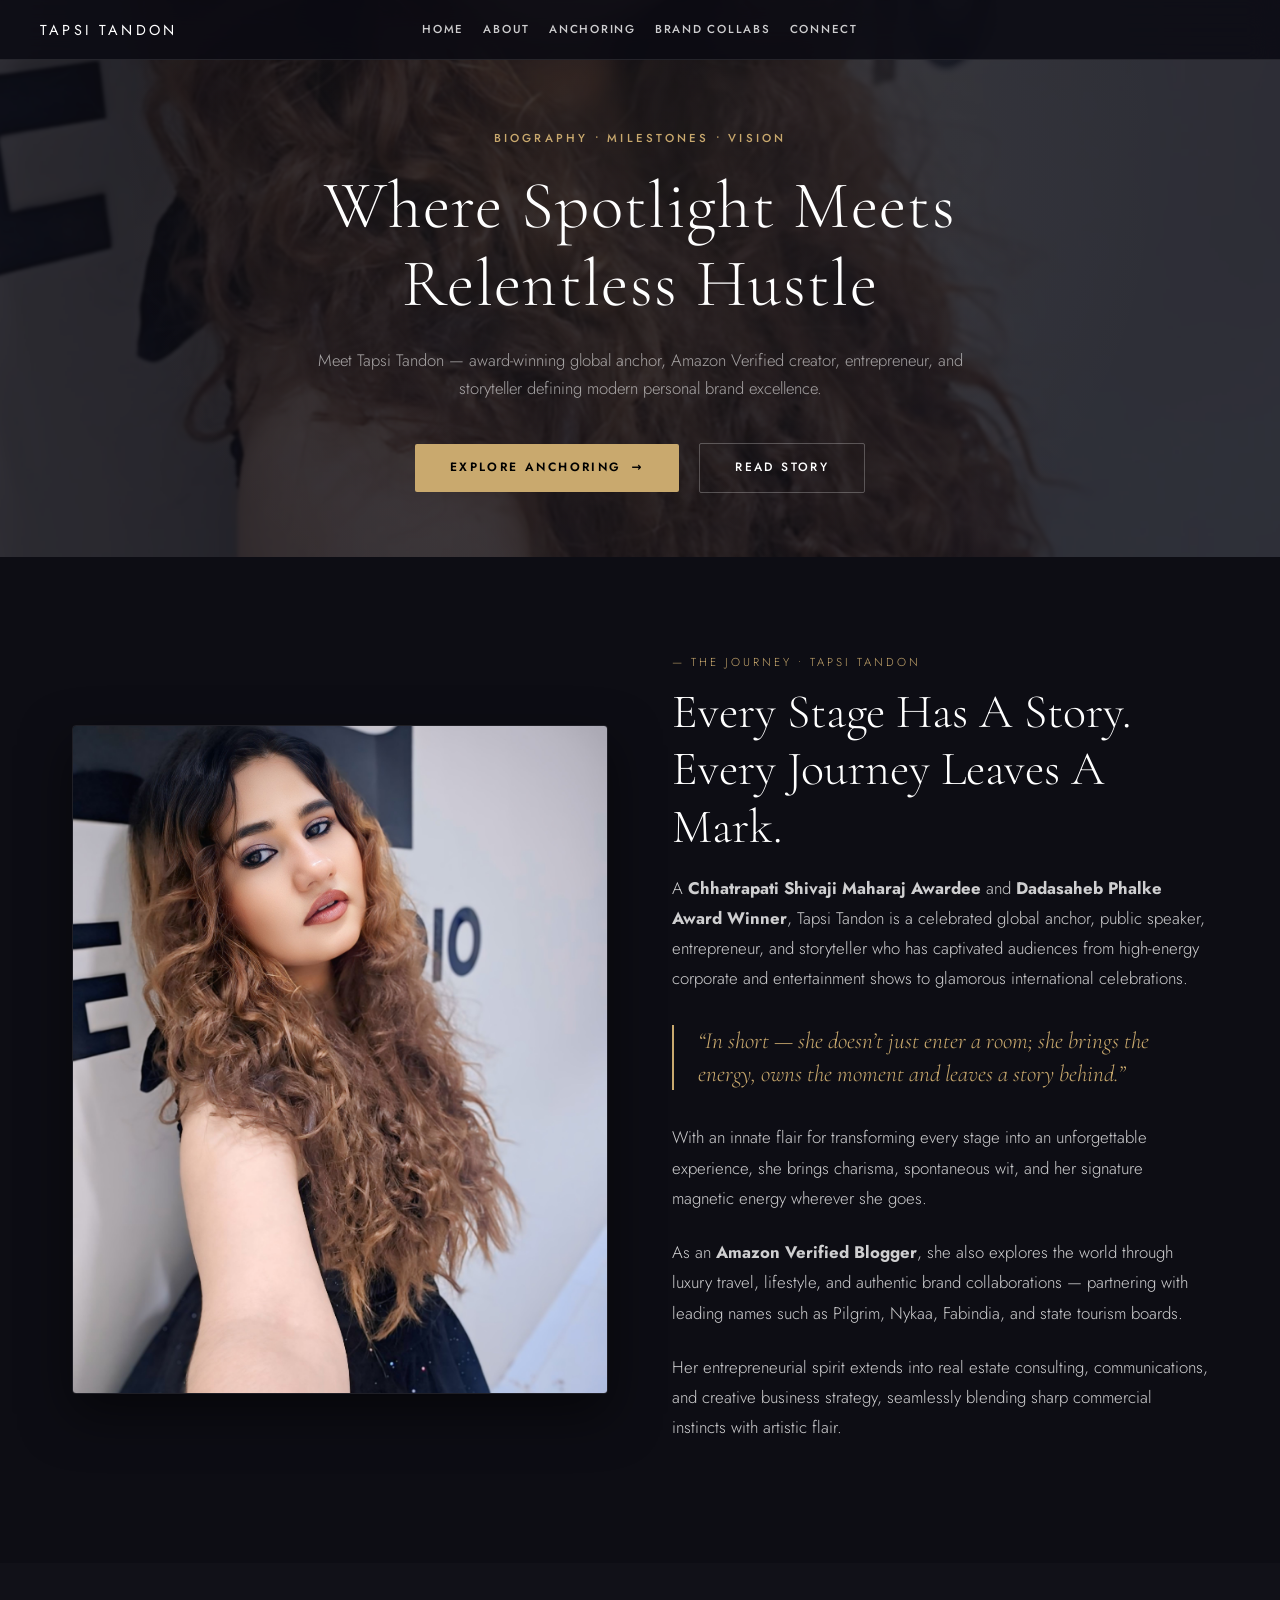
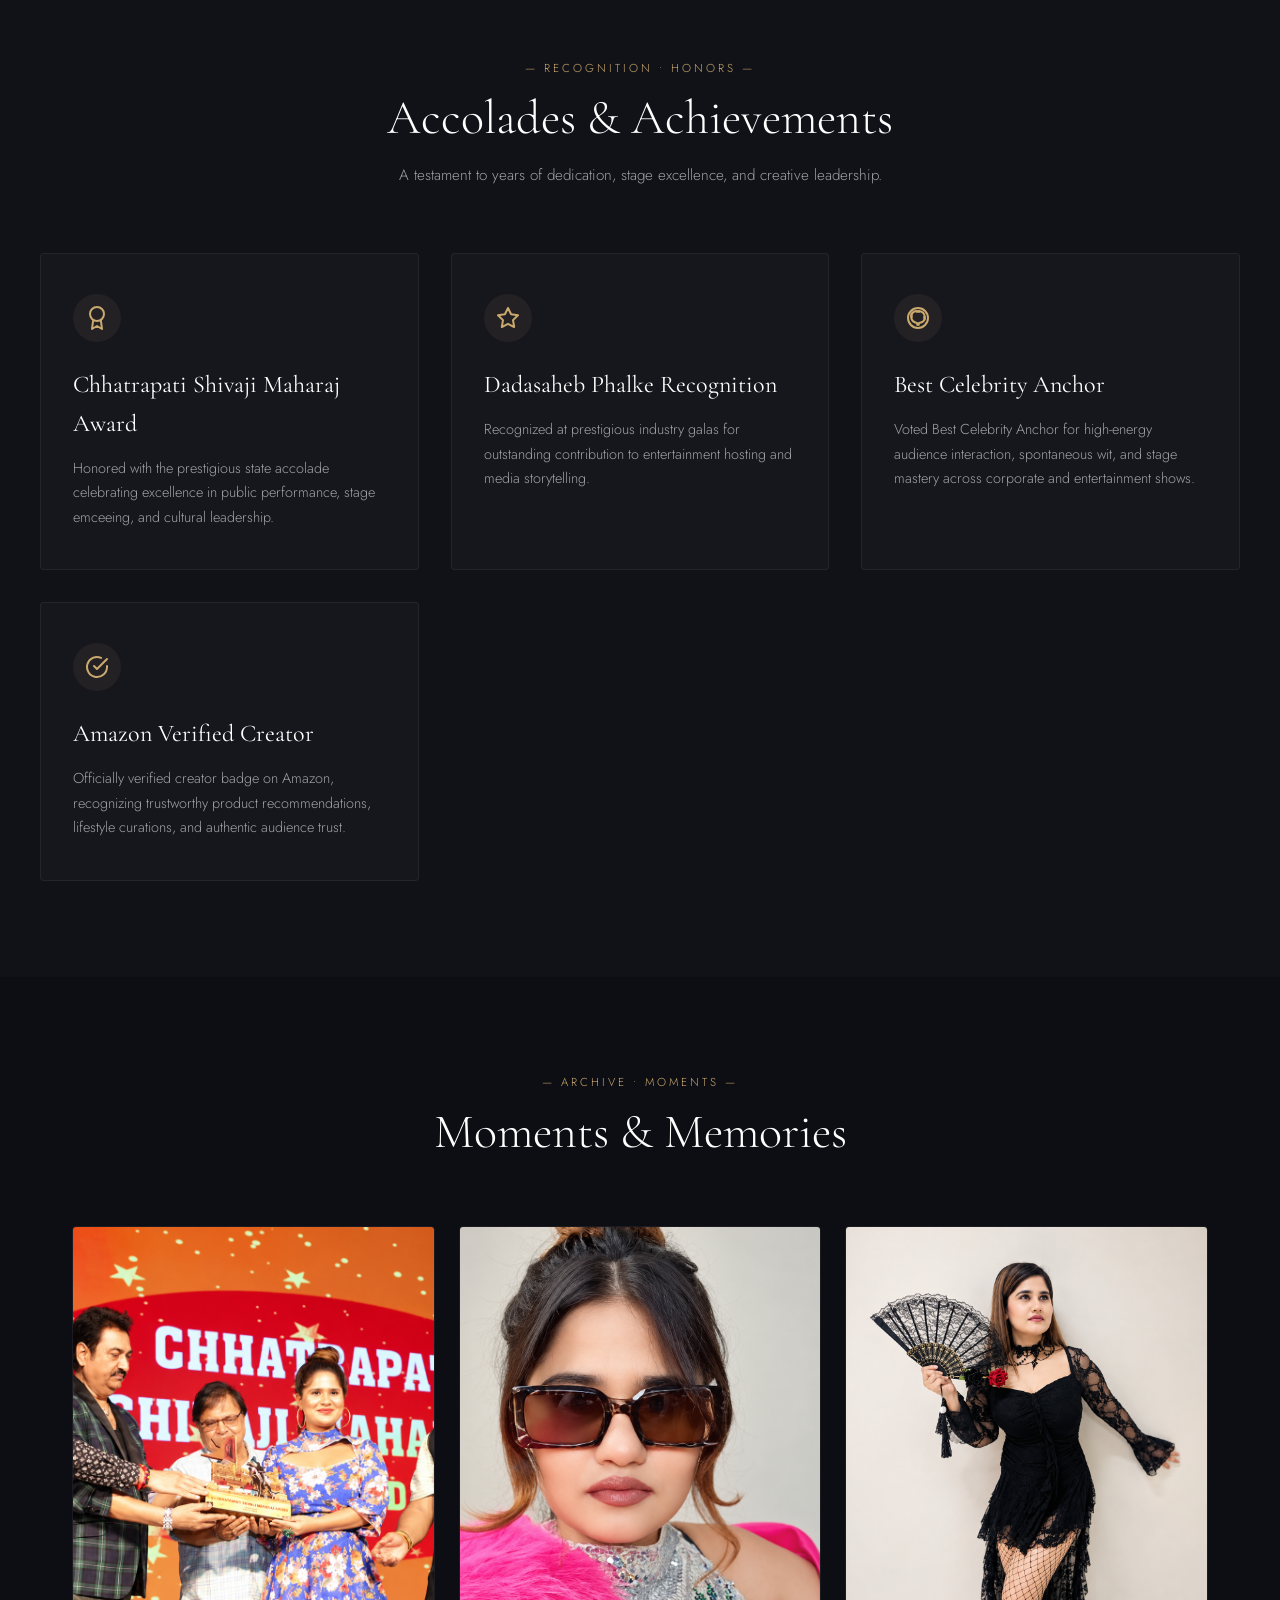
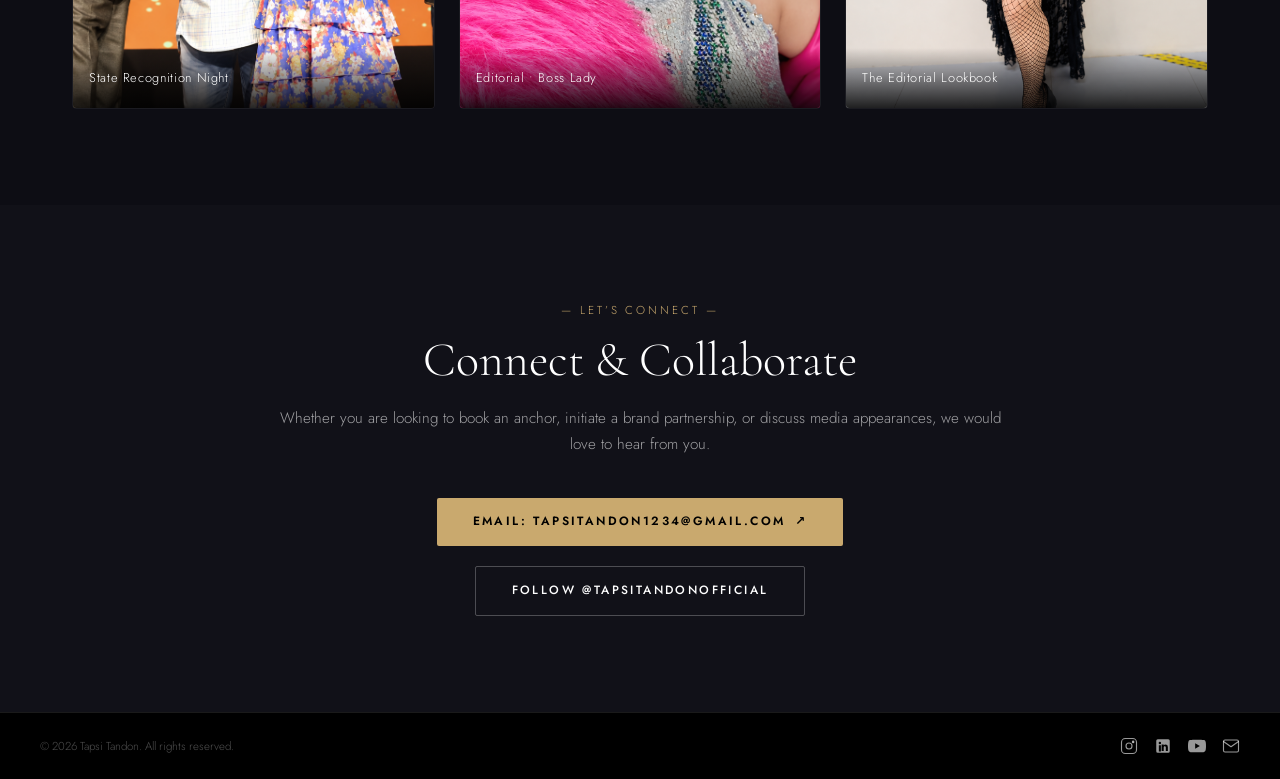
==== commit 847a7d91: "feat(social): add LinkedIn profile link across all footers, connect buttons, and schema" ====
--- a/about.html
+++ b/about.html
@@ -55,6 +55,7 @@
       ],
       "sameAs": [
         "https://www.instagram.com/tapsitandonofficial/",
+        "https://in.linkedin.com/in/tapsi-tandon-43574a1b8",
         "https://www.youtube.com/watch?v=YU4vX3WAC-Q&t=421s"
       ]
     }
@@ -297,6 +298,11 @@
             <circle cx="17.5" cy="6.5" r="1" fill="currentColor"/>
           </svg>
         </a>
+        <a href="https://in.linkedin.com/in/tapsi-tandon-43574a1b8" target="_blank" rel="noopener noreferrer" aria-label="LinkedIn" class="footer__social-link">
+          <svg width="18" height="18" viewBox="0 0 24 24" fill="currentColor" aria-hidden="true">
+            <path d="M19 3a2 2 0 0 1 2 2v14a2 2 0 0 1-2 2H5a2 2 0 0 1-2-2V5a2 2 0 0 1 2-2h14m-.5 15.5v-5.3a3.26 3.26 0 0 0-3.26-3.26c-.85 0-1.84.52-2.28 1.3v-1.11h-2.79v8.37h2.79v-4.93c0-.77.62-1.4 1.39-1.4a1.4 1.4 0 0 1 1.4 1.4v4.93h2.75M6.46 10.9v8.37H9.2V10.9H6.46M7.83 6.45a1.6 1.6 0 0 0-1.6 1.6 1.6 1.6 0 0 0 1.6 1.6 1.6 1.6 0 0 0 1.6-1.6 1.6 1.6 0 0 0-1.6-1.6z"/>
+          </svg>
+        </a>
         <a href="https://www.youtube.com/watch?v=YU4vX3WAC-Q&t=421s" target="_blank" rel="noopener noreferrer" aria-label="YouTube" class="footer__social-link">
           <svg width="18" height="18" viewBox="0 0 24 24" fill="currentColor" aria-hidden="true">
             <path d="M23.498 6.186a3.016 3.016 0 0 0-2.122-2.136C19.505 3.545 12 3.545 12 3.545s-7.505 0-9.377.505A3.017 3.017 0 0 0 .502 6.186C0 8.07 0 12 0 12s0 3.93.502 5.814a3.016 3.016 0 0 0 2.122 2.136c1.871.505 9.376.505 9.376.505s7.505 0 9.377-.505a3.015 3.015 0 0 0 2.122-2.136C24 15.93 24 12 24 12s0-3.93-.502-5.814zM9.545 15.568V8.432L15.818 12l-6.273 3.568z"/>
--- a/style.css
+++ b/style.css
@@ -1174,6 +1174,18 @@
 .connect__link-btn--instagram:hover {
   background: transparent;
   color: var(--clr-white);
+  transform: translateY(-2px);
+}
+
+.connect__link-btn--linkedin {
+  background: transparent;
+  color: var(--clr-white);
+  border: 1px solid rgba(255, 255, 255, 0.45);
+}
+.connect__link-btn--linkedin:hover {
+  background: var(--clr-white);
+  color: var(--clr-dark);
+  border-color: var(--clr-white);
   transform: translateY(-2px);
 }
 
